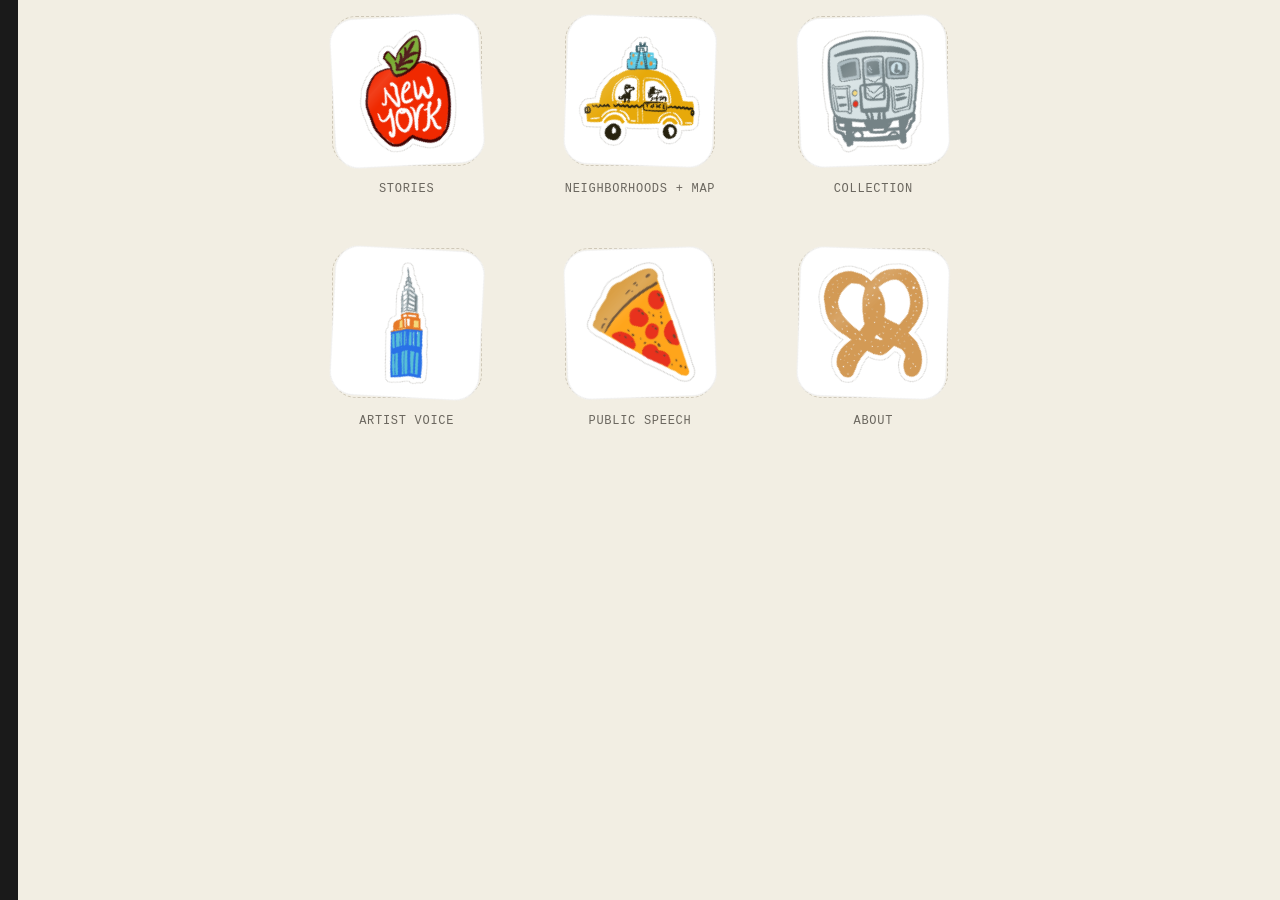
==== index.html @ 03d31801 "Remove header and sticker sheet from index.html Removed the header and sticker sheet section from th" ====
<!DOCTYPE html>
<html lang="en">
<head>
  <meta charset="UTF-8">
  <meta name="viewport" content="width=device-width, initial-scale=1.0">
  <title>The City That Speaks in Layers</title>
  <link rel="stylesheet" href="style.css">
</head>
<body>

  <!-- black strip on the left, like the book spine -->
  <div class="spine"></div>


  <main class="home">


      <!-- peel effect based on "Sticker Peel CSS Effect v2" by bsehovac:
           https://codepen.io/bsehovac/pen/gvejKK -->
      <div id="stickers" class="sticker-grid">
        <!-- sticker 1: new_york_apple -> STORIES -->
        <a class="sticker-cell" href="stories.html">
          <div class="sticker sticker-1">
            <span class="under">STORIES</span>
            <div class="sticker-container">
              <div class="sticker-wrapper">
                <div class="sticker-clip">
                  <div class="sticker-front"></div>
                  <div class="sticker-back"></div>
                </div>
              </div>
            </div>
          </div>
          <span class="small-label">STORIES</span>
        </a>

        <!-- sticker 2: taxi -> NEIGHBORHOODS + MAP -->
        <a class="sticker-cell" href="neighborhoods.html">
          <div class="sticker sticker-2">
            <span class="under">NEIGHBORHOODS + MAP</span>
            <div class="sticker-container">
              <div class="sticker-wrapper">
                <div class="sticker-clip">
                  <div class="sticker-front"></div>
                  <div class="sticker-back"></div>
                </div>
              </div>
            </div>
          </div>
          <span class="small-label">NEIGHBORHOODS + MAP</span>
        </a>

        <!-- sticker 3: subway_train -> COLLECTION -->
        <a class="sticker-cell" href="collection.html">
          <div class="sticker sticker-3">
            <span class="under">COLLECTION</span>
            <div class="sticker-container">
              <div class="sticker-wrapper">
                <div class="sticker-clip">
                  <div class="sticker-front"></div>
                  <div class="sticker-back"></div>
                </div>
              </div>
            </div>
          </div>
          <span class="small-label">COLLECTION</span>
        </a>

        <!-- sticker 4: building -> ARTIST VOICE -->
        <a class="sticker-cell" href="artistvoices.html">
          <div class="sticker sticker-4">
            <span class="under">ARTIST VOICE</span>
            <div class="sticker-container">
              <div class="sticker-wrapper">
                <div class="sticker-clip">
                  <div class="sticker-front"></div>
                  <div class="sticker-back"></div>
                </div>
              </div>
            </div>
          </div>
          <span class="small-label">ARTIST VOICE</span>
        </a>

        <!-- sticker 5: pizza -> PUBLIC SPEECH -->
        <a class="sticker-cell" href="public-speech.html">
          <div class="sticker sticker-5">
            <span class="under">PUBLIC SPEECH</span>
            <div class="sticker-container">
              <div class="sticker-wrapper">
                <div class="sticker-clip">
                  <div class="sticker-front"></div>
                  <div class="sticker-back"></div>
                </div>
              </div>
            </div>
          </div>
          <span class="small-label">PUBLIC SPEECH</span>
        </a>

        <!-- sticker 6: pretzel -> ABOUT -->
        <a class="sticker-cell" href="about.html">
          <div class="sticker sticker-6">
            <span class="under">ABOUT</span>
            <div class="sticker-container">
              <div class="sticker-wrapper">
                <div class="sticker-clip">
                  <div class="sticker-front"></div>
                  <div class="sticker-back"></div>
                </div>
              </div>
            </div>
          </div>
          <span class="small-label">ABOUT</span>
        </a>
      </div>
    </section>

  </main>

  <script src="script.js"></script>
</body>
</html>
---- style.css ----
/* ---------- COLORS (from the book cover) ---------- */
:root {
  --paper: #F2EEE3;   /* background */
  --sheet: #FBF9F4;   /* sticker sheet backing */
  --ink:   #1A1A1A;   /* black, like the spine */
  --green: #2F5233;
  --red:   #C8102E;
  --grey:  #6B675F;
}

/* ---------- BASICS ---------- */
* {
  box-sizing: border-box;   /* padding doesn't make boxes bigger */
}

body {
  margin: 0;
  background: var(--paper);
  color: var(--ink);
  font-family: Arial, Helvetica, sans-serif;
}

img {
  max-width: 100%;          /* images never overflow their box */
  display: block;
}

a {
  color: inherit;
  text-decoration: none;
}

/* ---------- SPINE ---------- */
.spine {
  position: fixed;          /* stays put when you scroll */
  left: 0;
  top: 0;
  width: 18px;
  height: 100vh;            /* full screen height */
  background: var(--ink);
}

/* ---------- HEADER ---------- */
.site-header {
  max-width: 760px;
  margin: 0 auto;           /* centers it */
  padding: 40px 40px 24px;
  display: flex;
  flex-direction: column;   /* title on top, label underneath */
  align-items: center;
  gap: 12px;
  text-align: center;
}

.site-header h1 {
  margin: 0;
  font-size: 44px;
  font-weight: 900;
  line-height: 0.95;
}

.green { color: var(--green); }
.red   { color: var(--red); }

.small-label {
  margin: 0;
  font-family: "Courier New", monospace;
  font-size: 12px;
  letter-spacing: 0.06em;
  color: var(--grey);
}

/* ---------- LAYOUT: the sheet, centered ---------- */
.home {
  max-width: 760px;         /* how wide the sheet can get */
  margin: 0 auto;           /* centers it */
  padding: 0 40px 60px;
}

/* ---------- STICKER SHEET ---------- */
.sheet {
  background: var(--sheet);
  border-radius: 22px;
  padding: 26px;
  box-shadow: 0 18px 40px rgba(0, 0, 0, 0.12);   /* soft shadow = paper */
}

.sheet-top {
  display: flex;
  justify-content: space-between;
  margin-bottom: 18px;
}

.sticker-grid {
  display: grid;
  grid-template-columns: repeat(3, 1fr);   /* 3 stickers per row */
  gap: 20px;
  justify-items: center;
}

.sticker-cell {
  display: flex;
  flex-direction: column;
  align-items: center;
  gap: 16px;
  padding: 16px 0;
  text-align: center;
}

/* ===================== PEEL EFFECT =====================
   Based on "Sticker Peel CSS Effect v2" by bsehovac
   https://codepen.io/bsehovac/pen/gvejKK
   The original is written in Sass; these are the same
   rules turned into plain CSS. */

/* sticker-base() */
.sticker {
  position: relative;
  -webkit-tap-highlight-color: transparent;
}

.sticker * {
  backface-visibility: hidden;
  pointer-events: none;
}

.sticker .sticker-container {
  position: relative;
  transform-style: preserve-3d;
}

.sticker .sticker-wrapper {
  position: absolute;
  top: 0;
  left: 0;
}

.sticker .sticker-clip {
  position: absolute;
  left: 0;
  top: 0;
  overflow: hidden;
}

.sticker .sticker-front,
.sticker .sticker-back {
  position: absolute;
  overflow: hidden;
  pointer-events: all;
}

.sticker .sticker-front {
  z-index: 1;
  background-color: #ffffff;              /* white sticker paper */
  background-position: center;
  background-size: contain;               /* whole drawing always fits */
  background-repeat: no-repeat;
  background-origin: content-box;         /* keeps a white border around it */
  padding: 14px;
  box-sizing: border-box;
  box-shadow: inset 0 0 0 1px rgba(0, 0, 0, 0.08);
}

.sticker .sticker-back {
  z-index: 2;
  background-color: #E8E3D8;              /* the back of the sticker */
}

/* sticker-transition(500ms, ease-in-out) */
.sticker .sticker-clip,
.sticker .sticker-front,
.sticker .sticker-back {
  transition: 500ms ease-in-out transform;
}

/* the layer underneath: revealed when the sticker peels */
.sticker .under {
  position: absolute;
  inset: 0;
  display: flex;
  align-items: center;
  justify-content: center;
  padding: 10px;
  border-radius: 24px;
  border: 1.5px dashed #CFC8B8;
  font-family: "Courier New", monospace;
  font-size: 13px;
  font-weight: 700;
  letter-spacing: 0.06em;
  color: var(--red);
  text-align: center;
}

/* sticker-style(): one drawing per sticker */
.sticker-1 .sticker-front { background-image: url("images/new_york_apple.png"); }
.sticker-2 .sticker-front { background-image: url("images/taxi.png"); }
.sticker-3 .sticker-front { background-image: url("images/subway_train.png"); }
.sticker-4 .sticker-front { background-image: url("images/building.png"); }
.sticker-5 .sticker-front { background-image: url("images/pizza.png"); }
.sticker-6 .sticker-front { background-image: url("images/pretzel.png"); }

/* sticker-init(): size, corner radius, how far it peels, peel angle, tilt
   (numbers calculated from the original Sass formulas) */

.sticker-1 { width: 150px; height: 150px; }
.sticker-1 .sticker-container { width: 212.132px; height: 212.132px; top: -31.066px; left: -31.066px; transform: rotate(-3deg); }
.sticker-1 .sticker-wrapper { width: 212.132px; height: 212.132px; transform: rotate(135deg); }
.sticker-1 .sticker-clip { width: 212.132px; height: 212.132px; transform: translateX(9.941px); }
.sticker-1 .sticker-front, .sticker-1 .sticker-back { left: 31.066px; top: 31.066px; width: 150px; height: 150px; border-radius: 24px; }
.sticker-1 .sticker-front { transform: rotate(-135deg) translateX(7.029px) translateY(-7.029px); }
.sticker-1 .sticker-back { transform: rotate(315deg) translateX(-142.971px) translateY(-142.971px); }
.sticker-1:hover .sticker-clip, .sticker-1.peeled .sticker-clip { transform: translateX(96.454px); }
.sticker-1:hover .sticker-front, .sticker-1.peeled .sticker-front { transform: rotate(-135deg) translateX(68.203px) translateY(-68.203px); }
.sticker-1:hover .sticker-back, .sticker-1.peeled .sticker-back { transform: rotate(315deg) translateX(-81.797px) translateY(-81.797px); }

.sticker-2 { width: 150px; height: 150px; }
.sticker-2 .sticker-container { width: 212.132px; height: 212.132px; top: -31.066px; left: -31.066px; transform: rotate(2deg); }
.sticker-2 .sticker-wrapper { width: 212.132px; height: 212.132px; transform: rotate(135deg); }
.sticker-2 .sticker-clip { width: 212.132px; height: 212.132px; transform: translateX(9.941px); }
.sticker-2 .sticker-front, .sticker-2 .sticker-back { left: 31.066px; top: 31.066px; width: 150px; height: 150px; border-radius: 24px; }
.sticker-2 .sticker-front { transform: rotate(-135deg) translateX(7.029px) translateY(-7.029px); }
.sticker-2 .sticker-back { transform: rotate(315deg) translateX(-142.971px) translateY(-142.971px); }
.sticker-2:hover .sticker-clip, .sticker-2.peeled .sticker-clip { transform: translateX(96.454px); }
.sticker-2:hover .sticker-front, .sticker-2.peeled .sticker-front { transform: rotate(-135deg) translateX(68.203px) translateY(-68.203px); }
.sticker-2:hover .sticker-back, .sticker-2.peeled .sticker-back { transform: rotate(315deg) translateX(-81.797px) translateY(-81.797px); }

.sticker-3 { width: 150px; height: 150px; }
.sticker-3 .sticker-container { width: 212.132px; height: 212.132px; top: -31.066px; left: -31.066px; transform: rotate(-2deg); }
.sticker-3 .sticker-wrapper { width: 212.132px; height: 212.132px; transform: rotate(135deg); }
.sticker-3 .sticker-clip { width: 212.132px; height: 212.132px; transform: translateX(9.941px); }
.sticker-3 .sticker-front, .sticker-3 .sticker-back { left: 31.066px; top: 31.066px; width: 150px; height: 150px; border-radius: 24px; }
.sticker-3 .sticker-front { transform: rotate(-135deg) translateX(7.029px) translateY(-7.029px); }
.sticker-3 .sticker-back { transform: rotate(315deg) translateX(-142.971px) translateY(-142.971px); }
.sticker-3:hover .sticker-clip, .sticker-3.peeled .sticker-clip { transform: translateX(96.454px); }
.sticker-3:hover .sticker-front, .sticker-3.peeled .sticker-front { transform: rotate(-135deg) translateX(68.203px) translateY(-68.203px); }
.sticker-3:hover .sticker-back, .sticker-3.peeled .sticker-back { transform: rotate(315deg) translateX(-81.797px) translateY(-81.797px); }

.sticker-4 { width: 150px; height: 150px; }
.sticker-4 .sticker-container { width: 212.132px; height: 212.132px; top: -31.066px; left: -31.066px; transform: rotate(3deg); }
.sticker-4 .sticker-wrapper { width: 212.132px; height: 212.132px; transform: rotate(135deg); }
.sticker-4 .sticker-clip { width: 212.132px; height: 212.132px; transform: translateX(9.941px); }
.sticker-4 .sticker-front, .sticker-4 .sticker-back { left: 31.066px; top: 31.066px; width: 150px; height: 150px; border-radius: 24px; }
.sticker-4 .sticker-front { transform: rotate(-135deg) translateX(7.029px) translateY(-7.029px); }
.sticker-4 .sticker-back { transform: rotate(315deg) translateX(-142.971px) translateY(-142.971px); }
.sticker-4:hover .sticker-clip, .sticker-4.peeled .sticker-clip { transform: translateX(96.454px); }
.sticker-4:hover .sticker-front, .sticker-4.peeled .sticker-front { transform: rotate(-135deg) translateX(68.203px) translateY(-68.203px); }
.sticker-4:hover .sticker-back, .sticker-4.peeled .sticker-back { transform: rotate(315deg) translateX(-81.797px) translateY(-81.797px); }

.sticker-5 { width: 150px; height: 150px; }
.sticker-5 .sticker-container { width: 212.132px; height: 212.132px; top: -31.066px; left: -31.066px; transform: rotate(-2deg); }
.sticker-5 .sticker-wrapper { width: 212.132px; height: 212.132px; transform: rotate(135deg); }
.sticker-5 .sticker-clip { width: 212.132px; height: 212.132px; transform: translateX(9.941px); }
.sticker-5 .sticker-front, .sticker-5 .sticker-back { left: 31.066px; top: 31.066px; width: 150px; height: 150px; border-radius: 24px; }
.sticker-5 .sticker-front { transform: rotate(-135deg) translateX(7.029px) translateY(-7.029px); }
.sticker-5 .sticker-back { transform: rotate(315deg) translateX(-142.971px) translateY(-142.971px); }
.sticker-5:hover .sticker-clip, .sticker-5.peeled .sticker-clip { transform: translateX(96.454px); }
.sticker-5:hover .sticker-front, .sticker-5.peeled .sticker-front { transform: rotate(-135deg) translateX(68.203px) translateY(-68.203px); }
.sticker-5:hover .sticker-back, .sticker-5.peeled .sticker-back { transform: rotate(315deg) translateX(-81.797px) translateY(-81.797px); }

.sticker-6 { width: 150px; height: 150px; }
.sticker-6 .sticker-container { width: 212.132px; height: 212.132px; top: -31.066px; left: -31.066px; transform: rotate(2deg); }
.sticker-6 .sticker-wrapper { width: 212.132px; height: 212.132px; transform: rotate(135deg); }
.sticker-6 .sticker-clip { width: 212.132px; height: 212.132px; transform: translateX(9.941px); }
.sticker-6 .sticker-front, .sticker-6 .sticker-back { left: 31.066px; top: 31.066px; width: 150px; height: 150px; border-radius: 24px; }
.sticker-6 .sticker-front { transform: rotate(-135deg) translateX(7.029px) translateY(-7.029px); }
.sticker-6 .sticker-back { transform: rotate(315deg) translateX(-142.971px) translateY(-142.971px); }
.sticker-6:hover .sticker-clip, .sticker-6.peeled .sticker-clip { transform: translateX(96.454px); }
.sticker-6:hover .sticker-front, .sticker-6.peeled .sticker-front { transform: rotate(-135deg) translateX(68.203px) translateY(-68.203px); }
.sticker-6:hover .sticker-back, .sticker-6.peeled .sticker-back { transform: rotate(315deg) translateX(-81.797px) translateY(-81.797px); }

/* ---------- PHONES ---------- */
@media (max-width: 800px) {
  .home {
    padding: 0 12px 40px;
  }
  .site-header h1 {
    font-size: 30px;
  }
  .sticker-grid {
    grid-template-columns: repeat(2, 1fr);   /* 2 stickers per row */
  }
}

/* ===================== INNER PAGES (About, Stories, etc.) ===================== */

/* "back to the sheet" link, top left */
.back-link {
  display: inline-block;
  margin: 24px 0 0 40px;
}

.back-link:hover {
  color: var(--red);
}

/* centered column for the page */
.page {
  max-width: 680px;
  margin: 0 auto;
  padding: 20px 40px 80px;
}

/* page title */
.page-header h1 {
  margin: 8px 0 0;
  font-size: 64px;
  font-weight: 900;
  line-height: 0.95;
}

/* space between sections */
.page-section {
  margin-top: 48px;
}

/* small section headings: THE PROJECT, WHERE... */
.page-section h2 {
  margin: 0 0 14px;
  font-size: 18px;
  font-weight: 900;
  letter-spacing: 0.04em;
}

/* normal paragraphs */
.page-section p {
  margin: 0;
  font-size: 17px;
  line-height: 1.55;
}

/* the big opening sentence */
.page-section .lead {
  font-size: 24px;
  line-height: 1.4;
  font-weight: 500;
}

/* "What's on the sheet" table: sticker -> page */
.swap-table p {
  display: grid;
  grid-template-columns: 1fr 40px 1fr;
  padding: 14px 0;
  border-bottom: 1px solid var(--ink);
  font-weight: 700;
}

.swap-table p:first-child {
  border-top: 2px solid var(--ink);
}

/* ---------- PHONES (inner pages) ---------- */
@media (max-width: 800px) {
  .back-link {
    margin-left: 20px;
  }
  .page {
    padding: 20px 20px 60px;
  }
  .page-header h1 {
    font-size: 44px;
  }
  .page-section .lead {
    font-size: 20px;
  }
}

/* ===================== ARTIST VOICE PAGE ===================== */

/* one artist: picture on the left, text on the right */
.artist {
  display: grid;
  grid-template-columns: 1fr 1fr;
  gap: 32px;
  align-items: start;
  margin-top: 48px;
  padding-top: 32px;
  border-top: 2px solid var(--ink);
}

/* picture space: shows a grey box until the image is added */
.artist-photo {
  margin: 0;
}

.artist-photo img {
  width: 100%;
  aspect-ratio: 4 / 5;             /* portrait-shaped box */
  object-fit: cover;               /* photo fills the box without stretching */
  background: #E1DCCF;             /* grey placeholder when there's no image yet */
  border-radius: 14px;
  margin-bottom: 8px;
}

.artist-text h2 {
  margin: 6px 0 14px;
  font-size: 32px;
  font-weight: 900;
  line-height: 1;
}

.artist-text p {
  margin: 0;
  font-size: 17px;
  line-height: 1.55;
}

.artist-text .small-label {
  font-size: 12px;                 /* keep "ARTIST 01" small */
}

/* phones: picture on top, text underneath */
@media (max-width: 800px) {
  .artist {
    grid-template-columns: 1fr;
  }
}
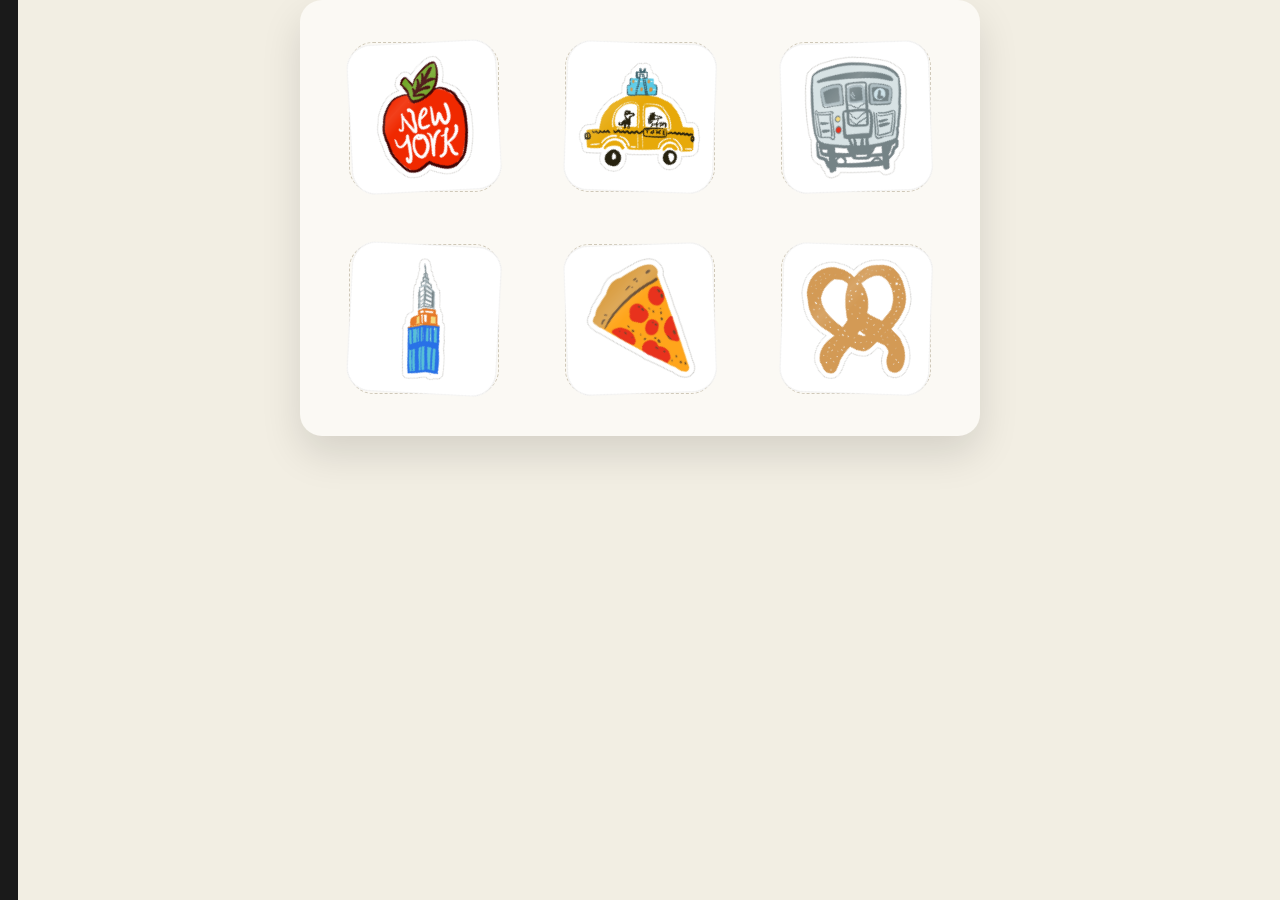
==== commit dd0c3524: "Remove small labels from sticker cells Removed small labels from sticker cells in the sheet section." ====
--- a/index.html
+++ b/index.html
@@ -11,10 +11,10 @@
   <!-- black strip on the left, like the book spine -->
   <div class="spine"></div>
 
-
   <main class="home">
 
-
+    <!-- STICKER SHEET: only stickers, the page names hide underneath -->
+    <section class="sheet">
       <!-- peel effect based on "Sticker Peel CSS Effect v2" by bsehovac:
            https://codepen.io/bsehovac/pen/gvejKK -->
       <div id="stickers" class="sticker-grid">
@@ -31,7 +31,6 @@
               </div>
             </div>
           </div>
-          <span class="small-label">STORIES</span>
         </a>
 
         <!-- sticker 2: taxi -> NEIGHBORHOODS + MAP -->
@@ -47,7 +46,6 @@
               </div>
             </div>
           </div>
-          <span class="small-label">NEIGHBORHOODS + MAP</span>
         </a>
 
         <!-- sticker 3: subway_train -> COLLECTION -->
@@ -63,7 +61,6 @@
               </div>
             </div>
           </div>
-          <span class="small-label">COLLECTION</span>
         </a>
 
         <!-- sticker 4: building -> ARTIST VOICE -->
@@ -79,7 +76,6 @@
               </div>
             </div>
           </div>
-          <span class="small-label">ARTIST VOICE</span>
         </a>
 
         <!-- sticker 5: pizza -> PUBLIC SPEECH -->
@@ -95,7 +91,6 @@
               </div>
             </div>
           </div>
-          <span class="small-label">PUBLIC SPEECH</span>
         </a>
 
         <!-- sticker 6: pretzel -> ABOUT -->
@@ -111,7 +106,6 @@
               </div>
             </div>
           </div>
-          <span class="small-label">ABOUT</span>
         </a>
       </div>
     </section>
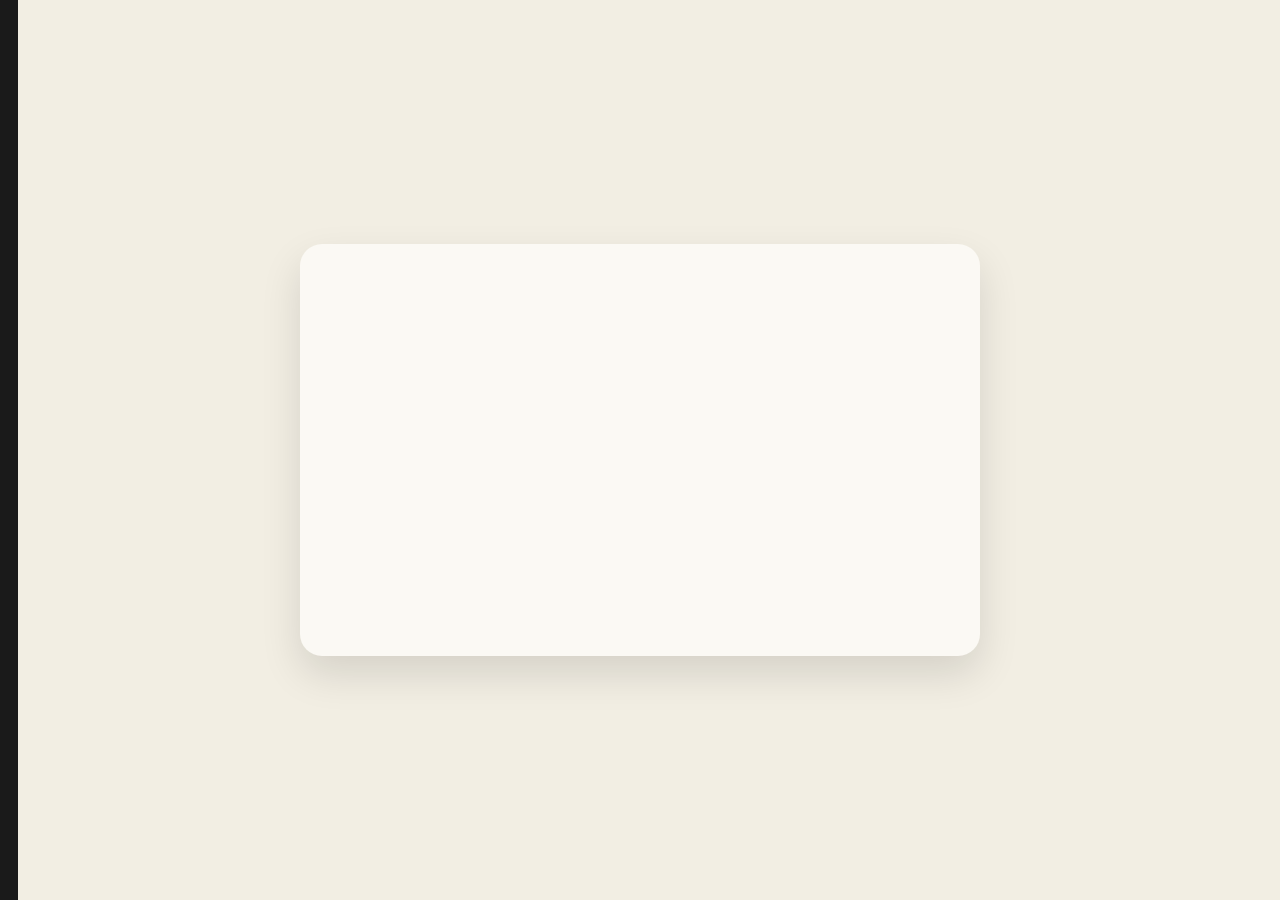
==== commit 9ccf33d8: "Refactor sticker elements for peel effect Updated sticker elements to use a new structure with peel " ====
--- a/index.html
+++ b/index.html
@@ -4,6 +4,7 @@
   <meta charset="UTF-8">
   <meta name="viewport" content="width=device-width, initial-scale=1.0">
   <title>The City That Speaks in Layers</title>
+  <link rel="stylesheet" href="peel.css">
   <link rel="stylesheet" href="style.css">
 </head>
 <body>
@@ -13,97 +14,87 @@
 
   <main class="home">
 
-    <!-- STICKER SHEET: only stickers, the page names hide underneath -->
+    <!-- STICKER SHEET: only stickers, the page names hide underneath.
+         Drag a sticker to peel it, or tap it.
+         Peel effect: peel.js by Andrew Plummer (MIT license)
+         https://github.com/andrewplummer/peel-js -->
     <section class="sheet">
-      <!-- peel effect based on "Sticker Peel CSS Effect v2" by bsehovac:
-           https://codepen.io/bsehovac/pen/gvejKK -->
       <div id="stickers" class="sticker-grid">
-        <!-- sticker 1: new_york_apple -> STORIES -->
-        <a class="sticker-cell" href="stories.html">
-          <div class="sticker sticker-1">
+
+        <!-- sticker 1: apple -> STORIES -->
+        <a class="sticker-cell" href="stories.html" data-sticker="apple" data-corner="BOTTOM_RIGHT">
+          <div class="slot">
+            <div class="ghost"></div>
             <span class="under">STORIES</span>
-            <div class="sticker-container">
-              <div class="sticker-wrapper">
-                <div class="sticker-clip">
-                  <div class="sticker-front"></div>
-                  <div class="sticker-back"></div>
-                </div>
-              </div>
+            <div class="peel">
+              <div class="peel-top"></div>
+              <div class="peel-back"></div>
+              <div class="peel-bottom"></div>
             </div>
           </div>
         </a>
 
-        <!-- sticker 2: taxi -> NEIGHBORHOODS + MAP -->
-        <a class="sticker-cell" href="neighborhoods.html">
-          <div class="sticker sticker-2">
-            <span class="under">NEIGHBORHOODS + MAP</span>
-            <div class="sticker-container">
-              <div class="sticker-wrapper">
-                <div class="sticker-clip">
-                  <div class="sticker-front"></div>
-                  <div class="sticker-back"></div>
-                </div>
-              </div>
+        <!-- sticker 2: taxi -> NEIGHBORHOODS -->
+        <a class="sticker-cell" href="neighborhoods.html" data-sticker="taxi" data-corner="BOTTOM_LEFT">
+          <div class="slot">
+            <div class="ghost"></div>
+            <span class="under">NEIGHBORHOODS</span>
+            <div class="peel">
+              <div class="peel-top"></div>
+              <div class="peel-back"></div>
+              <div class="peel-bottom"></div>
             </div>
           </div>
         </a>
 
-        <!-- sticker 3: subway_train -> COLLECTION -->
-        <a class="sticker-cell" href="collection.html">
-          <div class="sticker sticker-3">
+        <!-- sticker 3: subway -> COLLECTION -->
+        <a class="sticker-cell" href="collection.html" data-sticker="subway" data-corner="TOP_RIGHT">
+          <div class="slot">
+            <div class="ghost"></div>
             <span class="under">COLLECTION</span>
-            <div class="sticker-container">
-              <div class="sticker-wrapper">
-                <div class="sticker-clip">
-                  <div class="sticker-front"></div>
-                  <div class="sticker-back"></div>
-                </div>
-              </div>
+            <div class="peel">
+              <div class="peel-top"></div>
+              <div class="peel-back"></div>
+              <div class="peel-bottom"></div>
             </div>
           </div>
         </a>
 
         <!-- sticker 4: building -> ARTIST VOICE -->
-        <a class="sticker-cell" href="artistvoices.html">
-          <div class="sticker sticker-4">
+        <a class="sticker-cell" href="artistvoices.html" data-sticker="building" data-corner="BOTTOM_RIGHT">
+          <div class="slot">
+            <div class="ghost"></div>
             <span class="under">ARTIST VOICE</span>
-            <div class="sticker-container">
-              <div class="sticker-wrapper">
-                <div class="sticker-clip">
-                  <div class="sticker-front"></div>
-                  <div class="sticker-back"></div>
-                </div>
-              </div>
+            <div class="peel">
+              <div class="peel-top"></div>
+              <div class="peel-back"></div>
+              <div class="peel-bottom"></div>
             </div>
           </div>
         </a>
 
         <!-- sticker 5: pizza -> PUBLIC SPEECH -->
-        <a class="sticker-cell" href="public-speech.html">
-          <div class="sticker sticker-5">
+        <a class="sticker-cell" href="public-speech.html" data-sticker="pizza" data-corner="TOP_LEFT">
+          <div class="slot">
+            <div class="ghost"></div>
             <span class="under">PUBLIC SPEECH</span>
-            <div class="sticker-container">
-              <div class="sticker-wrapper">
-                <div class="sticker-clip">
-                  <div class="sticker-front"></div>
-                  <div class="sticker-back"></div>
-                </div>
-              </div>
+            <div class="peel">
+              <div class="peel-top"></div>
+              <div class="peel-back"></div>
+              <div class="peel-bottom"></div>
             </div>
           </div>
         </a>
 
         <!-- sticker 6: pretzel -> ABOUT -->
-        <a class="sticker-cell" href="about.html">
-          <div class="sticker sticker-6">
+        <a class="sticker-cell" href="about.html" data-sticker="pretzel" data-corner="BOTTOM_LEFT">
+          <div class="slot">
+            <div class="ghost"></div>
             <span class="under">ABOUT</span>
-            <div class="sticker-container">
-              <div class="sticker-wrapper">
-                <div class="sticker-clip">
-                  <div class="sticker-front"></div>
-                  <div class="sticker-back"></div>
-                </div>
-              </div>
+            <div class="peel">
+              <div class="peel-top"></div>
+              <div class="peel-back"></div>
+              <div class="peel-bottom"></div>
             </div>
           </div>
         </a>
@@ -112,6 +103,8 @@
 
   </main>
 
+  <script src="peel.js"></script>
+  <script src="sticker-shapes.js"></script>
   <script src="script.js"></script>
 </body>
 </html>
--- a/peel.css
+++ b/peel.css
@@ -0,0 +1,48 @@
+.peel {
+  position: relative;
+  opacity: 0;
+}
+
+.peel-ready {
+  opacity: 1;
+}
+
+.peel-svg-clip-element {
+  position: absolute;
+  top: -10000px;
+  left: -10000px;
+  width: 1px;
+  height: 1px;
+  opacity: 0;
+}
+
+.peel-layer {
+  position: absolute;
+  z-index: 1;
+  width: 100%;
+  height: 100%;
+  top: 0;
+  right: 0;
+  bottom: 0;
+  left: 0;
+  -webkit-user-select: none;
+  -moz-user-select: none;
+  user-select: none;
+  -webkit-transform-origin: top left;
+  -moz-transform-origin: top left;
+  transform-origin: top left;
+}
+
+/*------------] Some Defaults [------------*/
+
+.peel-top {
+  background-color: #81afcb;
+}
+
+.peel-back {
+  background-color: #a0c7df;
+}
+
+.peel-bottom {
+  background-color: #688394;
+}
--- a/style.css
+++ b/style.css
@@ -73,8 +73,15 @@
 /* ---------- LAYOUT: the sheet, centered ---------- */
 .home {
   max-width: 760px;         /* how wide the sheet can get */
-  margin: 0 auto;           /* centers it */
-  padding: 0 40px 60px;
+  min-height: 100vh;        /* full screen height */
+  margin: 0 auto;           /* centers it left-right */
+  padding: 40px;
+  display: flex;
+  align-items: center;      /* centers the sheet top-bottom */
+}
+
+.sheet {
+  width: 100%;
 }
 
 /* ---------- STICKER SHEET ---------- */
@@ -107,171 +114,98 @@
   text-align: center;
 }
 
-/* ===================== PEEL EFFECT =====================
-   Based on "Sticker Peel CSS Effect v2" by bsehovac
-   https://codepen.io/bsehovac/pen/gvejKK
-   The original is written in Sass; these are the same
-   rules turned into plain CSS. */
-
-/* sticker-base() */
-.sticker {
+/* ===================== STICKERS (peel.js) =====================
+   Peel effect: peel.js by Andrew Plummer (MIT license)
+   https://github.com/andrewplummer/peel-js */
+
+.sticker-cell {
+  height: 170px;                   /* every cell the same height */
+  justify-content: center;
+  -webkit-tap-highlight-color: transparent;
+  animation: slap 450ms cubic-bezier(.2, 1.4, .4, 1) both;
+}
+
+/* sticker drops onto the sheet with a little bounce */
+@keyframes slap {
+  0%   { opacity: 0; transform: scale(1.5) rotate(-8deg); }
+  60%  { opacity: 1; }
+  100% { opacity: 1; transform: scale(1) rotate(0); }
+}
+
+/* the spot on the sheet where a sticker sits */
+.slot {
   position: relative;
-  -webkit-tap-highlight-color: transparent;
-}
-
-.sticker * {
-  backface-visibility: hidden;
-  pointer-events: none;
-}
-
-.sticker .sticker-container {
+}
+
+.sticker-cell .peel {
   position: relative;
-  transform-style: preserve-3d;
-}
-
-.sticker .sticker-wrapper {
-  position: absolute;
-  top: 0;
-  left: 0;
-}
-
-.sticker .sticker-clip {
-  position: absolute;
-  left: 0;
-  top: 0;
-  overflow: hidden;
-}
-
-.sticker .sticker-front,
-.sticker .sticker-back {
-  position: absolute;
-  overflow: hidden;
-  pointer-events: all;
-}
-
-.sticker .sticker-front {
-  z-index: 1;
-  background-color: #ffffff;              /* white sticker paper */
-  background-position: center;
-  background-size: contain;               /* whole drawing always fits */
-  background-repeat: no-repeat;
-  background-origin: content-box;         /* keeps a white border around it */
-  padding: 14px;
-  box-sizing: border-box;
-  box-shadow: inset 0 0 0 1px rgba(0, 0, 0, 0.08);
-}
-
-.sticker .sticker-back {
   z-index: 2;
-  background-color: #E8E3D8;              /* the back of the sticker */
-}
-
-/* sticker-transition(500ms, ease-in-out) */
-.sticker .sticker-clip,
-.sticker .sticker-front,
-.sticker .sticker-back {
-  transition: 500ms ease-in-out transform;
-}
-
-/* the layer underneath: revealed when the sticker peels */
-.sticker .under {
+  cursor: grab;
+}
+
+/* sticky ghost mark: the glue left on the sheet, same shape as the sticker */
+.ghost {
   position: absolute;
   inset: 0;
-  display: flex;
-  align-items: center;
-  justify-content: center;
-  padding: 10px;
-  border-radius: 24px;
-  border: 1.5px dashed #CFC8B8;
+  z-index: 0;
+  background-color: rgba(26, 26, 26, 0.06);
+  background-image: radial-gradient(rgba(26, 26, 26, 0.12) 1px, transparent 1.4px);
+  background-size: 6px 6px;      /* little dots, like dried glue */
+}
+
+/* thrown: the sticker flies off spinning */
+.sticker-cell .peel.tumbling {
+  transform: translate(var(--tx), var(--ty)) rotate(var(--spin));
+  opacity: 0;
+  transition: transform 550ms cubic-bezier(.3, .1, .6, 1), opacity 550ms ease-in;
+}
+
+/* demo: the sticker pops back on */
+.sticker-cell .peel.pop {
+  animation: slap 450ms cubic-bezier(.2, 1.4, .4, 1) both;
+}
+
+.sticker-cell .peel:active {
+  cursor: grabbing;
+}
+
+/* front: the drawing */
+.sticker-cell .peel-top {
+  background-color: transparent;
+  background-size: 100% 100%;
+}
+
+/* back of the sticker paper */
+.sticker-cell .peel-back {
+  background-color: #EFEAE0;
+}
+
+/* what's under the sticker: see-through, so the page name shows */
+.sticker-cell .peel-bottom {
+  background-color: transparent;
+}
+
+/* the page name hidden under each sticker */
+.sticker-cell .under {
+  position: absolute;
+  top: 50%;
+  left: 50%;
+  transform: translate(-50%, -50%);
+  z-index: 1;
+  white-space: nowrap;
   font-family: "Courier New", monospace;
   font-size: 13px;
   font-weight: 700;
   letter-spacing: 0.06em;
   color: var(--red);
-  text-align: center;
-}
-
-/* sticker-style(): one drawing per sticker */
-.sticker-1 .sticker-front { background-image: url("images/new_york_apple.png"); }
-.sticker-2 .sticker-front { background-image: url("images/taxi.png"); }
-.sticker-3 .sticker-front { background-image: url("images/subway_train.png"); }
-.sticker-4 .sticker-front { background-image: url("images/building.png"); }
-.sticker-5 .sticker-front { background-image: url("images/pizza.png"); }
-.sticker-6 .sticker-front { background-image: url("images/pretzel.png"); }
-
-/* sticker-init(): size, corner radius, how far it peels, peel angle, tilt
-   (numbers calculated from the original Sass formulas) */
-
-.sticker-1 { width: 150px; height: 150px; }
-.sticker-1 .sticker-container { width: 212.132px; height: 212.132px; top: -31.066px; left: -31.066px; transform: rotate(-3deg); }
-.sticker-1 .sticker-wrapper { width: 212.132px; height: 212.132px; transform: rotate(135deg); }
-.sticker-1 .sticker-clip { width: 212.132px; height: 212.132px; transform: translateX(9.941px); }
-.sticker-1 .sticker-front, .sticker-1 .sticker-back { left: 31.066px; top: 31.066px; width: 150px; height: 150px; border-radius: 24px; }
-.sticker-1 .sticker-front { transform: rotate(-135deg) translateX(7.029px) translateY(-7.029px); }
-.sticker-1 .sticker-back { transform: rotate(315deg) translateX(-142.971px) translateY(-142.971px); }
-.sticker-1:hover .sticker-clip, .sticker-1.peeled .sticker-clip { transform: translateX(96.454px); }
-.sticker-1:hover .sticker-front, .sticker-1.peeled .sticker-front { transform: rotate(-135deg) translateX(68.203px) translateY(-68.203px); }
-.sticker-1:hover .sticker-back, .sticker-1.peeled .sticker-back { transform: rotate(315deg) translateX(-81.797px) translateY(-81.797px); }
-
-.sticker-2 { width: 150px; height: 150px; }
-.sticker-2 .sticker-container { width: 212.132px; height: 212.132px; top: -31.066px; left: -31.066px; transform: rotate(2deg); }
-.sticker-2 .sticker-wrapper { width: 212.132px; height: 212.132px; transform: rotate(135deg); }
-.sticker-2 .sticker-clip { width: 212.132px; height: 212.132px; transform: translateX(9.941px); }
-.sticker-2 .sticker-front, .sticker-2 .sticker-back { left: 31.066px; top: 31.066px; width: 150px; height: 150px; border-radius: 24px; }
-.sticker-2 .sticker-front { transform: rotate(-135deg) translateX(7.029px) translateY(-7.029px); }
-.sticker-2 .sticker-back { transform: rotate(315deg) translateX(-142.971px) translateY(-142.971px); }
-.sticker-2:hover .sticker-clip, .sticker-2.peeled .sticker-clip { transform: translateX(96.454px); }
-.sticker-2:hover .sticker-front, .sticker-2.peeled .sticker-front { transform: rotate(-135deg) translateX(68.203px) translateY(-68.203px); }
-.sticker-2:hover .sticker-back, .sticker-2.peeled .sticker-back { transform: rotate(315deg) translateX(-81.797px) translateY(-81.797px); }
-
-.sticker-3 { width: 150px; height: 150px; }
-.sticker-3 .sticker-container { width: 212.132px; height: 212.132px; top: -31.066px; left: -31.066px; transform: rotate(-2deg); }
-.sticker-3 .sticker-wrapper { width: 212.132px; height: 212.132px; transform: rotate(135deg); }
-.sticker-3 .sticker-clip { width: 212.132px; height: 212.132px; transform: translateX(9.941px); }
-.sticker-3 .sticker-front, .sticker-3 .sticker-back { left: 31.066px; top: 31.066px; width: 150px; height: 150px; border-radius: 24px; }
-.sticker-3 .sticker-front { transform: rotate(-135deg) translateX(7.029px) translateY(-7.029px); }
-.sticker-3 .sticker-back { transform: rotate(315deg) translateX(-142.971px) translateY(-142.971px); }
-.sticker-3:hover .sticker-clip, .sticker-3.peeled .sticker-clip { transform: translateX(96.454px); }
-.sticker-3:hover .sticker-front, .sticker-3.peeled .sticker-front { transform: rotate(-135deg) translateX(68.203px) translateY(-68.203px); }
-.sticker-3:hover .sticker-back, .sticker-3.peeled .sticker-back { transform: rotate(315deg) translateX(-81.797px) translateY(-81.797px); }
-
-.sticker-4 { width: 150px; height: 150px; }
-.sticker-4 .sticker-container { width: 212.132px; height: 212.132px; top: -31.066px; left: -31.066px; transform: rotate(3deg); }
-.sticker-4 .sticker-wrapper { width: 212.132px; height: 212.132px; transform: rotate(135deg); }
-.sticker-4 .sticker-clip { width: 212.132px; height: 212.132px; transform: translateX(9.941px); }
-.sticker-4 .sticker-front, .sticker-4 .sticker-back { left: 31.066px; top: 31.066px; width: 150px; height: 150px; border-radius: 24px; }
-.sticker-4 .sticker-front { transform: rotate(-135deg) translateX(7.029px) translateY(-7.029px); }
-.sticker-4 .sticker-back { transform: rotate(315deg) translateX(-142.971px) translateY(-142.971px); }
-.sticker-4:hover .sticker-clip, .sticker-4.peeled .sticker-clip { transform: translateX(96.454px); }
-.sticker-4:hover .sticker-front, .sticker-4.peeled .sticker-front { transform: rotate(-135deg) translateX(68.203px) translateY(-68.203px); }
-.sticker-4:hover .sticker-back, .sticker-4.peeled .sticker-back { transform: rotate(315deg) translateX(-81.797px) translateY(-81.797px); }
-
-.sticker-5 { width: 150px; height: 150px; }
-.sticker-5 .sticker-container { width: 212.132px; height: 212.132px; top: -31.066px; left: -31.066px; transform: rotate(-2deg); }
-.sticker-5 .sticker-wrapper { width: 212.132px; height: 212.132px; transform: rotate(135deg); }
-.sticker-5 .sticker-clip { width: 212.132px; height: 212.132px; transform: translateX(9.941px); }
-.sticker-5 .sticker-front, .sticker-5 .sticker-back { left: 31.066px; top: 31.066px; width: 150px; height: 150px; border-radius: 24px; }
-.sticker-5 .sticker-front { transform: rotate(-135deg) translateX(7.029px) translateY(-7.029px); }
-.sticker-5 .sticker-back { transform: rotate(315deg) translateX(-142.971px) translateY(-142.971px); }
-.sticker-5:hover .sticker-clip, .sticker-5.peeled .sticker-clip { transform: translateX(96.454px); }
-.sticker-5:hover .sticker-front, .sticker-5.peeled .sticker-front { transform: rotate(-135deg) translateX(68.203px) translateY(-68.203px); }
-.sticker-5:hover .sticker-back, .sticker-5.peeled .sticker-back { transform: rotate(315deg) translateX(-81.797px) translateY(-81.797px); }
-
-.sticker-6 { width: 150px; height: 150px; }
-.sticker-6 .sticker-container { width: 212.132px; height: 212.132px; top: -31.066px; left: -31.066px; transform: rotate(2deg); }
-.sticker-6 .sticker-wrapper { width: 212.132px; height: 212.132px; transform: rotate(135deg); }
-.sticker-6 .sticker-clip { width: 212.132px; height: 212.132px; transform: translateX(9.941px); }
-.sticker-6 .sticker-front, .sticker-6 .sticker-back { left: 31.066px; top: 31.066px; width: 150px; height: 150px; border-radius: 24px; }
-.sticker-6 .sticker-front { transform: rotate(-135deg) translateX(7.029px) translateY(-7.029px); }
-.sticker-6 .sticker-back { transform: rotate(315deg) translateX(-142.971px) translateY(-142.971px); }
-.sticker-6:hover .sticker-clip, .sticker-6.peeled .sticker-clip { transform: translateX(96.454px); }
-.sticker-6:hover .sticker-front, .sticker-6.peeled .sticker-front { transform: rotate(-135deg) translateX(68.203px) translateY(-68.203px); }
-.sticker-6:hover .sticker-back, .sticker-6.peeled .sticker-back { transform: rotate(315deg) translateX(-81.797px) translateY(-81.797px); }
+  opacity: 0;                      /* JavaScript fades it in as you peel */
+  pointer-events: none;
+}
 
 /* ---------- PHONES ---------- */
 @media (max-width: 800px) {
   .home {
-    padding: 0 12px 40px;
+    padding: 24px 12px 24px 30px;   /* extra left space for the spine */
   }
   .site-header h1 {
     font-size: 30px;
@@ -283,14 +217,19 @@
 
 /* ===================== INNER PAGES (About, Stories, etc.) ===================== */
 
-/* "back to the sheet" link, top left */
+/* "back to the sheet" link, bottom center */
 .back-link {
-  display: inline-block;
-  margin: 24px 0 0 40px;
+  display: block;
+  width: fit-content;       /* only as wide as the text */
+  margin: 0 auto 48px;      /* auto = centered left-right */
+  padding: 10px 18px;
+  border: 1.5px solid var(--ink);
+  border-radius: 999px;     /* pill shape */
 }
 
 .back-link:hover {
   color: var(--red);
+  border-color: var(--red);
 }
 
 /* centered column for the page */
@@ -350,14 +289,11 @@
 
 /* ---------- PHONES (inner pages) ---------- */
 @media (max-width: 800px) {
-  .back-link {
-    margin-left: 20px;
-  }
   .page {
-    padding: 20px 20px 60px;
+    padding: 20px 20px 60px 34px;   /* extra left space for the spine */
   }
   .page-header h1 {
-    font-size: 44px;
+    font-size: 9vw;                  /* shrinks with the screen so long titles fit */
   }
   .page-section .lead {
     font-size: 20px;
@@ -414,3 +350,372 @@
     grid-template-columns: 1fr;
   }
 }
+
+/* ===================== NEIGHBORHOODS PAGE ===================== */
+
+/* this page is wider than the others, to fit the map */
+.page-wide {
+  max-width: 1040px;
+}
+
+/* map on the left, card on the right */
+.hood-layout {
+  display: grid;
+  grid-template-columns: 1.4fr 1fr;
+  gap: 32px;
+  align-items: start;
+  margin-top: 40px;
+}
+
+/* the map: pins are placed on top of it */
+.map {
+  position: relative;
+  border-radius: 18px;
+  overflow: hidden;
+  box-shadow: 0 18px 40px rgba(0, 0, 0, 0.12);
+}
+
+.map-art {
+  width: 100%;
+}
+
+/* a pin = a small round sticker */
+.pin {
+  position: absolute;
+  width: 42px;
+  height: 42px;
+  margin: -21px 0 0 -21px;         /* so left/top point to the pin's center */
+  border: 4px solid #ffffff;       /* white sticker edge */
+  border-radius: 50%;
+  background: var(--green);
+  color: #ffffff;
+  font-family: "Courier New", monospace;
+  font-size: 16px;
+  font-weight: 700;
+  cursor: pointer;
+  box-shadow: 0 3px 6px rgba(0, 0, 0, 0.25);
+  transform: rotate(-6deg);
+  transition: transform 200ms ease, box-shadow 200ms ease, background 200ms ease;
+}
+
+/* hover: the sticker lifts up a little */
+.pin:hover {
+  transform: rotate(4deg) translateY(-4px) scale(1.1);
+  box-shadow: 0 8px 14px rgba(0, 0, 0, 0.25);
+}
+
+/* the pin you clicked */
+.pin.active {
+  background: var(--red);
+  transform: scale(1.15);
+}
+
+/* cards: all hidden, except the one with class "show" */
+.hood {
+  display: none;
+}
+
+.hood.show {
+  display: block;
+  animation: hood-in 300ms ease;
+}
+
+@keyframes hood-in {
+  from { opacity: 0; transform: translateY(10px); }
+  to   { opacity: 1; transform: translateY(0); }
+}
+
+/* photo: grey box until you add the image */
+.hood img {
+  width: 100%;
+  aspect-ratio: 4 / 3;
+  object-fit: cover;
+  background: #E1DCCF;
+  border-radius: 14px;
+  margin-bottom: 14px;
+}
+
+.hood h2 {
+  margin: 6px 0 10px;
+  font-size: 32px;
+  font-weight: 900;
+  line-height: 1;
+}
+
+.hood p {
+  margin: 0;
+  font-size: 17px;
+  line-height: 1.5;
+}
+
+.hood .small-label {
+  font-size: 12px;
+}
+
+/* little tags under the sentence */
+.tags {
+  display: flex;
+  flex-wrap: wrap;
+  gap: 8px;
+  margin-top: 14px !important;
+}
+
+.tags span {
+  padding: 4px 10px;
+  border: 1.5px solid var(--ink);
+  border-radius: 999px;
+  font-family: "Courier New", monospace;
+  font-size: 12px;
+}
+
+/* phones: map on top, card underneath */
+@media (max-width: 800px) {
+  .hood-layout {
+    grid-template-columns: 1fr;
+  }
+  .pin {
+    width: 34px;
+    height: 34px;
+    margin: -17px 0 0 -17px;
+    font-size: 13px;
+  }
+}
+
+/* ===================== STORIES PAGE ===================== */
+
+/* the pole: every story sits in the same spot, stacked */
+.pole {
+  position: relative;
+  width: 320px;
+  height: 420px;
+  margin: 48px auto 0;
+}
+
+.story {
+  position: absolute;
+  top: 0;
+  left: 0;
+  width: 320px;
+  height: 420px;
+  cursor: grab;
+}
+
+.story:active {
+  cursor: grabbing;
+}
+
+/* each layer is a little off, like stickers stuck by different people */
+.story:nth-of-type(1) { top: 10px;  left: -8px; }
+.story:nth-of-type(2) { top: -6px;  left: 10px; }
+.story:nth-of-type(3) { top: 6px;   left: 4px;  }
+.story:nth-of-type(4) { top: 0;     left: 0;    }
+
+/* a story that has been peeled off */
+.story.gone {
+  display: none;
+}
+
+/* the front of each story */
+.story .peel-top {
+  display: flex;
+  flex-direction: column;
+  gap: 14px;
+  padding: 22px;
+  box-sizing: border-box;
+}
+
+.story .peel-top img {
+  width: 100%;
+  height: 200px;
+  object-fit: cover;
+  background: rgba(0, 0, 0, 0.12);   /* placeholder until the photo is added */
+  border-radius: 6px;
+  pointer-events: none;
+  -webkit-user-drag: none;
+}
+
+.story h2 {
+  margin: 0;
+  font-size: 24px;
+  font-weight: 900;
+  line-height: 1.15;
+}
+
+/* back of the sticker paper */
+.story .peel-back {
+  background-color: #F6F3EC;
+}
+
+/* a story lying flat: its back is hidden */
+.story.flat .peel-back-outer-clip {
+  visibility: hidden;
+}
+
+/* see-through underneath, so the next layer shows */
+.story .peel-bottom {
+  background-color: transparent;
+}
+
+/* paper colors for the layers */
+.layer-red   { background-color: var(--red);   color: #ffffff; }
+.layer-green { background-color: var(--green); color: #ffffff; }
+.layer-ink   { background-color: var(--ink);   color: #ffffff; }
+.layer-cream { background-color: #FBF9F4;      color: var(--ink); }
+
+.layer-red .small-label,
+.layer-green .small-label,
+.layer-ink .small-label {
+  color: rgba(255, 255, 255, 0.75);
+}
+
+/* the bare pole, under all the layers */
+.bare {
+  position: absolute;
+  inset: 0;
+  display: flex;
+  flex-direction: column;
+  align-items: center;
+  justify-content: center;
+  gap: 14px;
+  padding: 30px;
+  border: 2px dashed #CFC8B8;
+  text-align: center;
+}
+
+.bare-text {
+  margin: 0;
+  font-size: 22px;
+  line-height: 1.3;
+}
+
+.restick {
+  padding: 10px 18px;
+  border: 1.5px solid var(--ink);
+  border-radius: 999px;
+  background: transparent;
+  cursor: pointer;
+}
+
+.restick:hover {
+  color: var(--red);
+  border-color: var(--red);
+}
+
+.pole-hint {
+  margin: 28px 0 0;
+  text-align: center;
+}
+
+/* phones: a little smaller */
+@media (max-width: 800px) {
+  .pole,
+  .story {
+    width: 280px;
+    height: 380px;
+  }
+  .story .peel-top img {
+    height: 170px;
+  }
+  .story h2 {
+    font-size: 21px;
+  }
+}
+
+/* ===================== MINI STICKER SHEET (menu) ===================== */
+
+.mini-sheet {
+  display: flex;
+  justify-content: center;
+  align-items: center;
+  gap: 18px;
+  width: fit-content;
+  max-width: calc(100% - 48px);
+  margin: 0 auto 56px;
+  padding: 18px 26px 30px;
+  background: var(--sheet);
+  border-radius: 18px;
+  box-shadow: 0 10px 26px rgba(0, 0, 0, 0.1);
+}
+
+.mini {
+  position: relative;
+  display: flex;
+  align-items: center;
+  justify-content: center;
+  width: 56px;
+  height: 56px;
+  transform: rotate(var(--tilt));
+  transition: transform 200ms ease;
+}
+
+.mini img {
+  filter: drop-shadow(0 2px 2px rgba(0, 0, 0, 0.15));
+  transition: filter 200ms ease;
+}
+
+/* hover: the sticker lifts */
+.mini:hover {
+  transform: rotate(0deg) translateY(-6px) scale(1.12);
+}
+
+.mini:hover img {
+  filter: drop-shadow(0 8px 6px rgba(0, 0, 0, 0.22));
+}
+
+/* the page name shows under the sticker on hover */
+.mini::after {
+  content: attr(data-label);
+  position: absolute;
+  top: 100%;
+  left: 50%;
+  transform: translate(-50%, 6px);
+  white-space: nowrap;
+  font-family: "Courier New", monospace;
+  font-size: 10px;
+  font-weight: 700;
+  letter-spacing: 0.06em;
+  color: var(--red);
+  opacity: 0;
+  transition: opacity 200ms ease;
+  pointer-events: none;
+}
+
+.mini:hover::after,
+.mini:focus-visible::after {
+  opacity: 1;
+}
+
+/* clicked: it peels up and flies away */
+.mini.mini-off {
+  transform: translate(10px, -40px) rotate(25deg) scale(0.9);
+  opacity: 0;
+  transition: transform 380ms ease-in, opacity 380ms ease-in;
+}
+
+/* "you are here": the empty glue mark */
+.mini-ghost {
+  display: block;
+  background-color: rgba(26, 26, 26, 0.08);
+  background-image: radial-gradient(rgba(26, 26, 26, 0.16) 1px, transparent 1.4px);
+  background-size: 5px 5px;
+}
+
+.mini-here:hover {
+  transform: rotate(0deg) scale(1.08);
+}
+
+/* phones: smaller gaps so all 6 fit */
+@media (max-width: 800px) {
+  .mini-sheet {
+    gap: 6px;
+    padding: 14px 12px 28px;
+  }
+  .mini {
+    width: 44px;
+    height: 56px;
+  }
+  .mini img,
+  .mini-ghost {
+    transform: scale(0.8);
+  }
+}
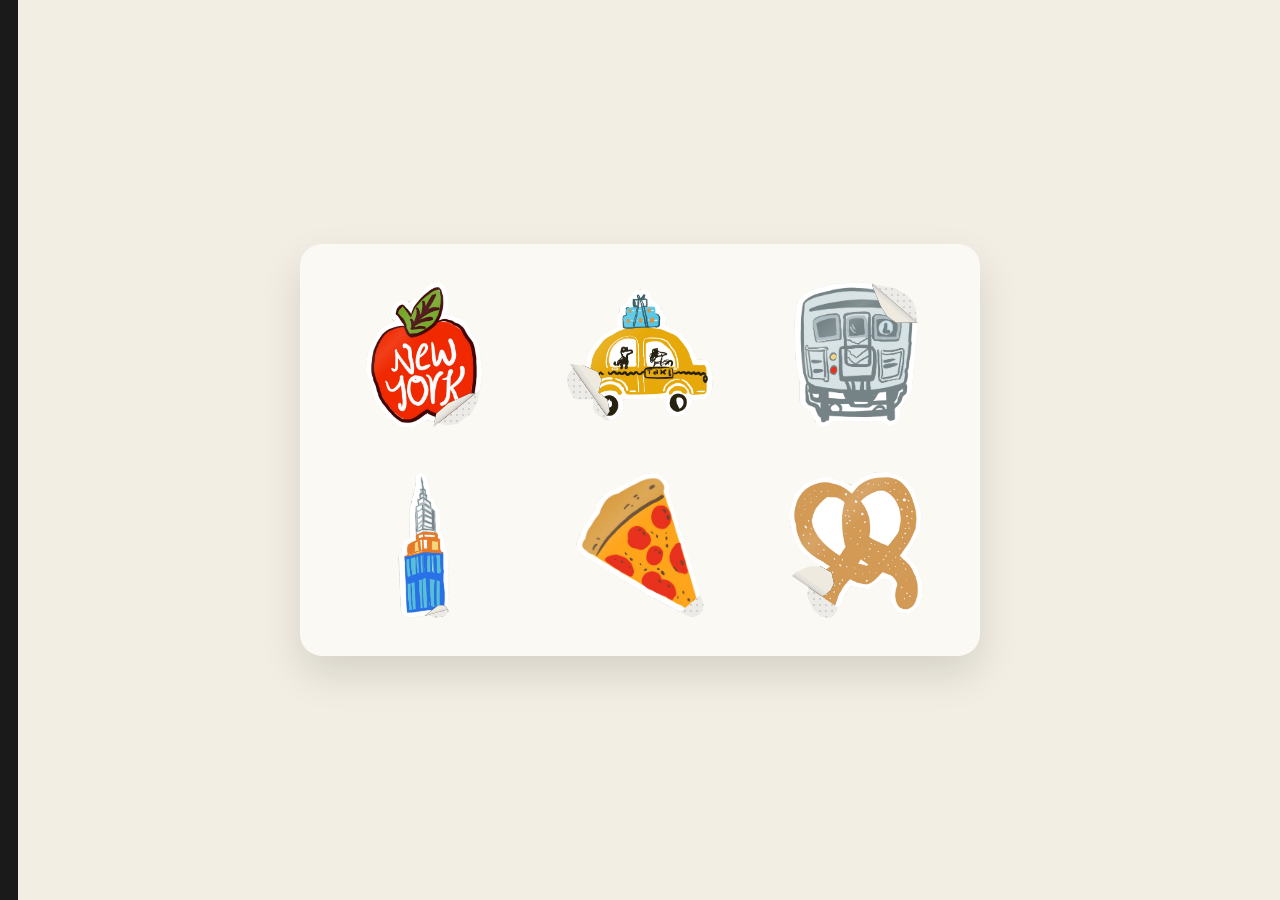
==== commit 586568cb: "Change sticker link from public speech to DIY" ====
--- a/index.html
+++ b/index.html
@@ -73,11 +73,11 @@
           </div>
         </a>
 
-        <!-- sticker 5: pizza -> PUBLIC SPEECH -->
-        <a class="sticker-cell" href="public-speech.html" data-sticker="pizza" data-corner="TOP_LEFT">
+        <!-- sticker 5: pizza -> DIY -->
+        <a class="sticker-cell" href="diy.html" data-sticker="pizza" data-corner="BOTTOM_RIGHT">
           <div class="slot">
             <div class="ghost"></div>
-            <span class="under">PUBLIC SPEECH</span>
+            <span class="under">DIY</span>
             <div class="peel">
               <div class="peel-top"></div>
               <div class="peel-back"></div>
--- a/style.css
+++ b/style.css
@@ -236,7 +236,7 @@
 .page {
   max-width: 680px;
   margin: 0 auto;
-  padding: 20px 40px 80px;
+  padding: 48px 40px 80px;
 }
 
 /* page title */
@@ -358,13 +358,66 @@
   max-width: 1040px;
 }
 
-/* map on the left, card on the right */
+/* map on the left, card on the right, same height */
 .hood-layout {
   display: grid;
-  grid-template-columns: 1.4fr 1fr;
-  gap: 32px;
-  align-items: start;
+  grid-template-columns: 1.3fr 1fr;
+  gap: 28px;
+  align-items: stretch;
   margin-top: 40px;
+}
+
+.map-col {
+  display: flex;
+  flex-direction: column;
+  gap: 14px;
+}
+
+/* names under the map */
+.hood-names {
+  display: grid;
+  grid-template-columns: repeat(5, 1fr);   /* 5 equal buttons in one row */
+  gap: 6px;
+}
+
+.hood-name {
+  padding: 7px 4px;
+  white-space: nowrap;
+  border: 1.5px solid var(--ink);
+  border-radius: 999px;
+  background: transparent;
+  font-family: "Courier New", monospace;
+  font-size: 11px;
+  font-weight: 700;
+  color: var(--ink);
+  cursor: pointer;
+}
+
+.hood-name b {
+  color: var(--green);
+  margin-right: 4px;
+}
+
+.hood-name:hover {
+  border-color: var(--red);
+  color: var(--red);
+}
+
+.hood-name.active {
+  background: var(--ink);
+  color: #ffffff;
+}
+
+.hood-name.active b {
+  color: #ffffff;
+}
+
+/* the card sits on a paper panel, like the sticker sheet */
+.hood-cards {
+  padding: 22px;
+  background: var(--sheet);
+  border-radius: 18px;
+  box-shadow: 0 18px 40px rgba(0, 0, 0, 0.12);
 }
 
 /* the map: pins are placed on top of it */
@@ -375,8 +428,13 @@
   box-shadow: 0 18px 40px rgba(0, 0, 0, 0.12);
 }
 
+/* the map keeps its shape even before it loads, so pins never pile up */
 .map-art {
+  display: block;
   width: 100%;
+  height: auto;
+  aspect-ratio: 6 / 5;
+  object-fit: cover;
 }
 
 /* a pin = a small round sticker */
@@ -425,14 +483,21 @@
   to   { opacity: 1; transform: translateY(0); }
 }
 
-/* photo: grey box until you add the image */
-.hood img {
+/* photo frame: every photo is cropped to the same shape,
+   whether it's tall or wide, so the layout never jumps */
+.hood-photo {
+  aspect-ratio: 4 / 3;
+  overflow: hidden;
+  border-radius: 14px;
+  background: #E1DCCF;              /* grey until the photo loads */
+  margin-bottom: 14px;
+}
+
+.hood-photo img {
   width: 100%;
-  aspect-ratio: 4 / 3;
-  object-fit: cover;
-  background: #E1DCCF;
-  border-radius: 14px;
-  margin-bottom: 14px;
+  height: 100%;
+  object-fit: cover;                /* fill the frame, crop the extra */
+  object-position: center;
 }
 
 .hood h2 {
@@ -450,6 +515,19 @@
 
 .hood .small-label {
   font-size: 12px;
+}
+
+/* the short line under the name */
+.hood .hood-lead {
+  font-weight: 700;
+}
+
+/* the longer text under it */
+.hood .hood-body {
+  margin-top: 10px;
+  font-size: 15px;
+  line-height: 1.55;
+  color: #3a3833;
 }
 
 /* little tags under the sentence */
@@ -472,6 +550,9 @@
 @media (max-width: 800px) {
   .hood-layout {
     grid-template-columns: 1fr;
+  }
+  .hood-names {
+    grid-template-columns: repeat(3, 1fr);
   }
   .pin {
     width: 34px;
@@ -526,7 +607,7 @@
 
 .story .peel-top img {
   width: 100%;
-  height: 200px;
+  height: 160px;
   object-fit: cover;
   background: rgba(0, 0, 0, 0.12);   /* placeholder until the photo is added */
   border-radius: 6px;
@@ -536,9 +617,16 @@
 
 .story h2 {
   margin: 0;
-  font-size: 24px;
+  font-size: 26px;
   font-weight: 900;
-  line-height: 1.15;
+  line-height: 1.1;
+}
+
+/* the short story under the title */
+.story-body {
+  margin: -4px 0 0;
+  font-size: 15px;
+  line-height: 1.45;
 }
 
 /* back of the sticker paper */
@@ -614,10 +702,13 @@
     height: 380px;
   }
   .story .peel-top img {
-    height: 170px;
+    height: 120px;
   }
   .story h2 {
-    font-size: 21px;
+    font-size: 22px;
+  }
+  .story-body {
+    font-size: 14px;
   }
 }
 
@@ -692,6 +783,29 @@
   transition: transform 380ms ease-in, opacity 380ms ease-in;
 }
 
+/* first item: a tiny sticker sheet = back to the homepage */
+.sheet-icon {
+  display: block;
+  width: 36px;
+  height: 44px;
+  border: 1.5px solid var(--ink);
+  border-radius: 6px;
+  background-color: #ffffff;
+  background-image: radial-gradient(var(--red) 2.4px, transparent 2.8px);
+  background-size: 12px 12px;           /* 3 x 3 little "stickers" */
+  background-position: 3px 4px;
+}
+
+/* its name is always visible, so people know how to get back */
+.mini-home::after {
+  opacity: 1;
+  color: var(--ink);
+}
+
+.mini-home {
+  margin-right: 8px;
+}
+
 /* "you are here": the empty glue mark */
 .mini-ghost {
   display: block;
@@ -707,15 +821,462 @@
 /* phones: smaller gaps so all 6 fit */
 @media (max-width: 800px) {
   .mini-sheet {
-    gap: 6px;
+    gap: 2px;
+    max-width: calc(100% - 40px);
     padding: 14px 12px 28px;
   }
   .mini {
-    width: 44px;
-    height: 56px;
+    width: 38px;
+    height: 50px;
   }
   .mini img,
   .mini-ghost {
-    transform: scale(0.8);
-  }
-}
+    transform: scale(0.68);
+  }
+  .sheet-icon {
+    width: 28px;
+    height: 34px;
+    background-size: 9px 9px;
+    background-position: 2px 3px;
+  }
+  .mini-home {
+    margin-right: 4px;
+  }
+  .mini::after {
+    font-size: 9px;
+  }
+}
+
+/* ===================== COLLECTION PAGE ===================== */
+
+/* filter buttons */
+.filters {
+  display: flex;
+  flex-wrap: wrap;
+  justify-content: center;
+  gap: 8px;
+  margin-bottom: 36px;
+}
+
+.filter {
+  padding: 8px 14px;
+  border: 1.5px solid var(--ink);
+  border-radius: 999px;
+  background: transparent;
+  font-family: "Courier New", monospace;
+  font-size: 12px;
+  font-weight: 700;
+  letter-spacing: 0.04em;
+  color: var(--ink);
+  cursor: pointer;
+}
+
+.filter:hover {
+  color: var(--red);
+  border-color: var(--red);
+}
+
+.filter.active {
+  background: var(--ink);
+  color: #ffffff;
+}
+
+/* the album page: cream paper, like the sticker sheet */
+.album {
+  display: grid;
+  grid-template-columns: repeat(3, 1fr);
+  gap: 34px 28px;
+  padding: 36px;
+  background: var(--sheet);
+  border-radius: 22px;
+  box-shadow: 0 18px 40px rgba(0, 0, 0, 0.12);
+}
+
+/* one photo, stuck on like a sticker with a white edge */
+.item {
+  display: block;
+  padding: 8px;
+  border: none;
+  border-radius: 12px;
+  background: #ffffff;
+  box-shadow: 0 3px 8px rgba(0, 0, 0, 0.15);
+  cursor: pointer;
+  opacity: 0;                                  /* hidden until it's slapped on */
+  transform: rotate(var(--tilt)) scale(1.3);
+  transition: transform 200ms ease, box-shadow 200ms ease;
+}
+
+.item[hidden] {
+  display: none;
+}
+
+/* slapped on when you scroll to it */
+.item.stuck {
+  opacity: 1;
+  transform: rotate(var(--tilt));
+  animation: slap-photo 450ms cubic-bezier(.2, 1.4, .4, 1);
+}
+
+@keyframes slap-photo {
+  from { opacity: 0; transform: rotate(var(--tilt)) scale(1.3); }
+  to   { opacity: 1; transform: rotate(var(--tilt)) scale(1); }
+}
+
+/* hover: it lifts off the page a little */
+.item.stuck:hover {
+  transform: rotate(0deg) translateY(-6px) scale(1.03);
+  box-shadow: 0 14px 24px rgba(0, 0, 0, 0.2);
+}
+
+.item img {
+  width: 100%;
+  aspect-ratio: 4 / 5;
+  object-fit: cover;
+  border-radius: 6px;
+}
+
+.item-title {
+  display: block;
+  padding: 8px 4px 2px;
+  font-family: "Courier New", monospace;
+  font-size: 12px;
+  font-weight: 700;
+  letter-spacing: 0.04em;
+  text-align: left;
+  text-transform: uppercase;
+  color: var(--ink);
+}
+
+/* note and place only show in the big view */
+.item-note,
+.item-place {
+  display: none;
+}
+
+.album-hint {
+  margin-top: 26px;
+  text-align: center;
+}
+
+/* ---------- the big view ---------- */
+.lightbox {
+  position: fixed;
+  inset: 0;
+  z-index: 100;
+  display: flex;
+  align-items: center;
+  justify-content: center;
+  gap: 16px;
+  padding: 24px;
+  background: rgba(26, 26, 26, 0.88);
+}
+
+.lightbox[hidden] {
+  display: none;
+}
+
+.lb-card {
+  display: grid;
+  grid-template-columns: auto 300px;
+  gap: 24px;
+  max-width: 1000px;
+  max-height: 88vh;
+  margin: 0;
+  padding: 14px;
+  background: var(--sheet);
+  border-radius: 16px;
+  animation: slap 400ms cubic-bezier(.2, 1.4, .4, 1);
+}
+
+.lb-img {
+  max-width: 100%;
+  max-height: calc(88vh - 28px);
+  object-fit: contain;
+  border-radius: 8px;
+}
+
+.lb-card figcaption {
+  align-self: center;
+  padding-right: 10px;
+}
+
+.lb-title {
+  margin: 6px 0 12px;
+  font-size: 28px;
+  font-weight: 900;
+  line-height: 1.05;
+}
+
+.lb-note {
+  margin: 0;
+  font-size: 16px;
+  line-height: 1.55;
+}
+
+.lb-close,
+.lb-prev,
+.lb-next {
+  border: 1.5px solid #ffffff;
+  border-radius: 999px;
+  background: transparent;
+  color: #ffffff;
+  font-size: 22px;
+  width: 46px;
+  height: 46px;
+  cursor: pointer;
+  flex-shrink: 0;
+}
+
+.lb-close {
+  position: absolute;
+  top: 18px;
+  right: 18px;
+}
+
+.lb-close:hover,
+.lb-prev:hover,
+.lb-next:hover {
+  background: #ffffff;
+  color: var(--ink);
+}
+
+/* phones */
+@media (max-width: 800px) {
+  .album {
+    grid-template-columns: repeat(2, 1fr);
+    gap: 20px 14px;
+    padding: 18px;
+  }
+  .lightbox {
+    flex-wrap: wrap;
+    align-content: center;
+    padding: 70px 14px 20px;
+  }
+  .lb-card {
+    grid-template-columns: 1fr;
+    max-height: none;
+    order: -1;
+    width: 100%;
+    gap: 12px;
+  }
+  .lb-img {
+    max-height: 50vh;
+    margin: 0 auto;
+  }
+  .lb-title {
+    font-size: 22px;
+  }
+  .lb-note {
+    font-size: 14px;
+  }
+}
+
+/* ===================== PUBLIC SPEECH PAGE ===================== */
+
+.speech-intro {
+  max-width: 640px;
+  margin: 0 auto 32px;
+  font-size: 20px;
+  line-height: 1.45;
+  text-align: center;
+}
+
+.speech {
+  display: grid;
+  grid-template-columns: 280px 1fr;
+  gap: 28px;
+  align-items: start;
+}
+
+/* the sticker maker panel */
+.maker {
+  display: flex;
+  flex-direction: column;
+  gap: 10px;
+  padding: 22px;
+  background: var(--sheet);
+  border-radius: 18px;
+  box-shadow: 0 18px 40px rgba(0, 0, 0, 0.12);
+}
+
+.maker .small-label {
+  margin-top: 6px;
+}
+
+.maker-text {
+  padding: 10px 12px;
+  border: 1.5px solid var(--ink);
+  border-radius: 8px;
+  background: #ffffff;
+  font-family: "Courier New", monospace;
+  font-size: 15px;
+  font-weight: 700;
+  text-transform: uppercase;
+}
+
+.maker-row {
+  display: flex;
+  gap: 8px;
+}
+
+.pick {
+  flex: 1;
+  padding: 8px 4px;
+  border: 1.5px solid var(--ink);
+  border-radius: 999px;
+  background: transparent;
+  font-family: "Courier New", monospace;
+  font-size: 11px;
+  font-weight: 700;
+  cursor: pointer;
+}
+
+.pick.active {
+  background: var(--ink);
+  color: #ffffff;
+}
+
+.swatch {
+  width: 34px;
+  height: 34px;
+  border: 2px solid #ffffff;
+  border-radius: 50%;
+  box-shadow: 0 0 0 1.5px #CFC8B8;
+  cursor: pointer;
+}
+
+.swatch.active {
+  box-shadow: 0 0 0 2.5px var(--ink);
+}
+
+.swatch[data-value="red"]    { background: var(--red); }
+.swatch[data-value="green"]  { background: var(--green); }
+.swatch[data-value="yellow"] { background: #F2C230; }
+.swatch[data-value="ink"]    { background: var(--ink); }
+.swatch[data-value="white"]  { background: #ffffff; }
+
+.maker-preview {
+  display: flex;
+  align-items: center;
+  justify-content: center;
+  min-height: 130px;
+  margin-top: 8px;
+  border: 1.5px dashed #CFC8B8;
+  border-radius: 12px;
+}
+
+.maker-preview .speech-sticker {
+  position: static;
+}
+
+.slap-btn {
+  padding: 14px;
+  border: none;
+  border-radius: 999px;
+  background: var(--red);
+  color: #ffffff;
+  font-family: "Courier New", monospace;
+  font-size: 13px;
+  font-weight: 700;
+  letter-spacing: 0.04em;
+  cursor: pointer;
+}
+
+.slap-btn:hover {
+  background: var(--ink);
+}
+
+.clear-btn {
+  border: none;
+  background: transparent;
+  cursor: pointer;
+  text-decoration: underline;
+}
+
+/* the wall: one of your photos, darkened a little */
+.wall {
+  position: relative;
+  min-height: 520px;
+  border-radius: 18px;
+  overflow: hidden;
+  background:
+    linear-gradient(rgba(26, 26, 26, 0.35), rgba(26, 26, 26, 0.35)),
+    url("images/collection/c03.jpg") center / cover;
+  box-shadow: 0 18px 40px rgba(0, 0, 0, 0.12);
+}
+
+/* a sticker (made by you or an example) */
+.speech-sticker {
+  position: absolute;
+  display: flex;
+  align-items: center;
+  justify-content: center;
+  max-width: 200px;
+  padding: 12px 16px;
+  border: 4px solid #ffffff;           /* white die-cut edge */
+  font-family: Arial, Helvetica, sans-serif;
+  font-size: 16px;
+  font-weight: 900;
+  line-height: 1.1;
+  text-align: center;
+  overflow-wrap: break-word;
+  box-shadow: 0 4px 8px rgba(0, 0, 0, 0.3);
+  transform: rotate(var(--tilt, 0deg));
+  user-select: none;
+}
+
+/* shapes */
+.speech-sticker.label  { border-radius: 8px; }
+.speech-sticker.circle { width: 120px; height: 120px; padding: 14px; border-radius: 50%; }
+.speech-sticker.bubble { border-radius: 26px 26px 26px 4px; }
+
+/* colors */
+.speech-sticker.red    { background: var(--red);   color: #ffffff; }
+.speech-sticker.green  { background: var(--green); color: #ffffff; }
+.speech-sticker.yellow { background: #F2C230;      color: var(--ink); }
+.speech-sticker.ink    { background: var(--ink);   color: #ffffff; }
+.speech-sticker.white  { background: #ffffff;      color: var(--ink); border-color: #ffffff; outline: 1.5px solid #DDD6C8; }
+
+/* your stickers can be dragged */
+.speech-sticker.mine {
+  cursor: grab;
+  touch-action: none;
+}
+
+.speech-sticker.dragging {
+  cursor: grabbing;
+  z-index: 10;
+  box-shadow: 0 14px 22px rgba(0, 0, 0, 0.35);
+}
+
+/* slapped onto the wall with a bounce */
+.speech-sticker.slapped {
+  animation: slap-sticker 450ms cubic-bezier(.2, 1.4, .4, 1);
+}
+
+@keyframes slap-sticker {
+  from { opacity: 0; transform: rotate(var(--tilt)) scale(1.6); }
+  to   { opacity: 1; transform: rotate(var(--tilt)) scale(1); }
+}
+
+/* phones: maker on top, wall underneath */
+@media (max-width: 800px) {
+  .speech {
+    grid-template-columns: 1fr;
+  }
+  .wall {
+    min-height: 420px;
+  }
+  .speech-intro {
+    font-size: 17px;
+  }
+  .speech-sticker {
+    font-size: 13px;
+    max-width: 130px;
+    padding: 10px 12px;
+  }
+  .speech-sticker.circle {
+    width: 100px;
+    height: 100px;
+  }
+}
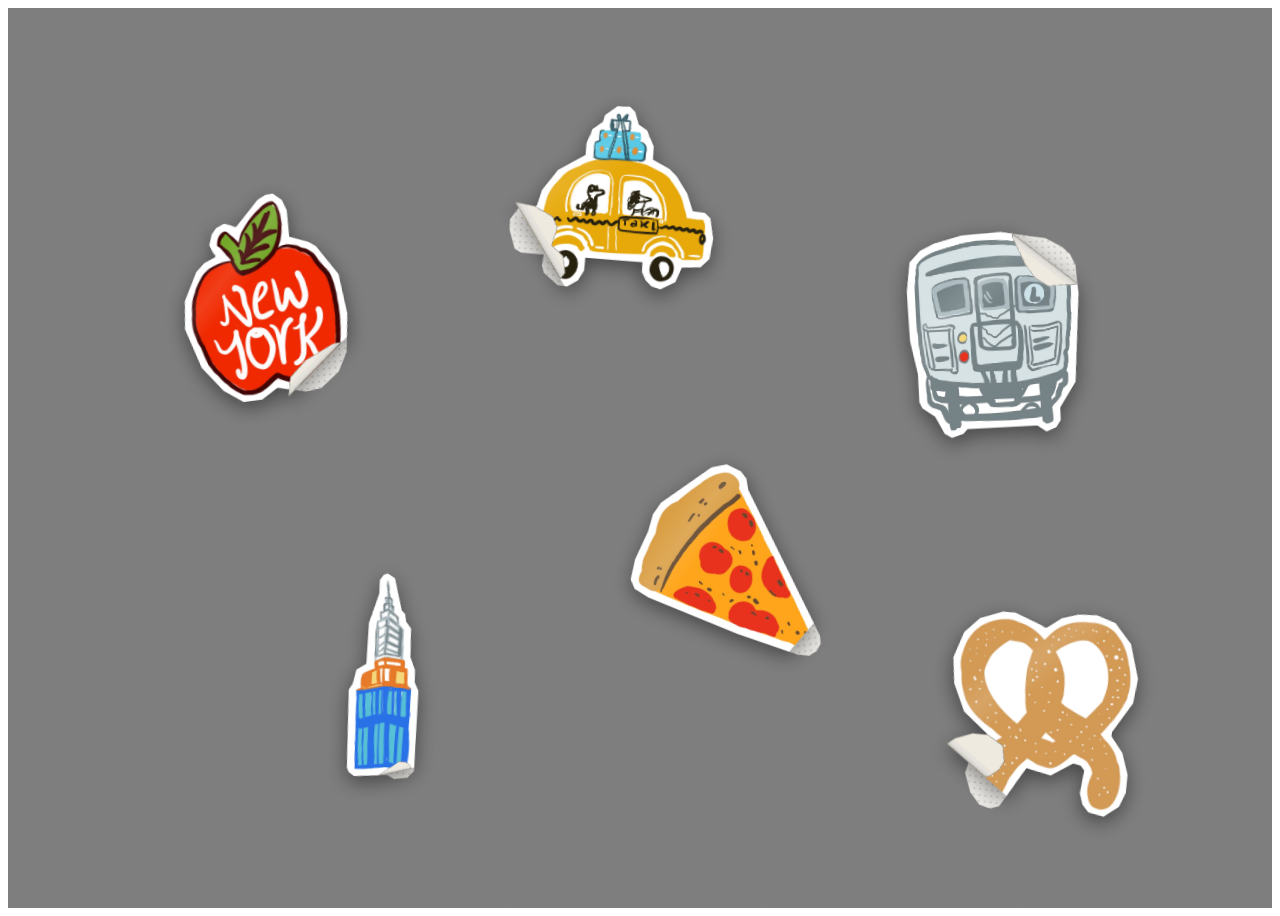
==== commit f79ab4df: "Update stylesheet and script version numbers" ====
--- a/index.html
+++ b/index.html
@@ -5,12 +5,9 @@
   <meta name="viewport" content="width=device-width, initial-scale=1.0">
   <title>The City That Speaks in Layers</title>
   <link rel="stylesheet" href="peel.css">
-  <link rel="stylesheet" href="style.css">
+  <link rel="stylesheet" href="style.css?v=19">
 </head>
 <body>
-
-  <!-- black strip on the left, like the book spine -->
-  <div class="spine"></div>
 
   <main class="home">
 
@@ -105,6 +102,6 @@
 
   <script src="peel.js"></script>
   <script src="sticker-shapes.js"></script>
-  <script src="script.js"></script>
+  <script src="script.js?v=19"></script>
 </body>
 </html>
--- a/style.css
+++ b/style.css
@@ -1,19 +1,21 @@
-/* ---------- COLORS (from the book cover) ---------- */
 :root {
-  --paper: #F2EEE3;   /* background */
-  --sheet: #FBF9F4;   /* sticker sheet backing */
-  --ink:   #1A1A1A;   /* black, like the spine */
+  --paper: #F2EEE3;  
+  --sheet: #FBF9F4;  
+  --ink:   #1A1A1A;  
   --green: #2F5233;
   --red:   #C8102E;
   --grey:  #6B675F;
 }
 
-/* ---------- BASICS ---------- */
 * {
-  box-sizing: border-box;   /* padding doesn't make boxes bigger */
+  box-sizing: border-box;   
+}
+
+  overflow-x: clip;
 }
 
 body {
+  overflow-x: hidden;
   margin: 0;
   background: var(--paper);
   color: var(--ink);
@@ -21,7 +23,7 @@
 }
 
 img {
-  max-width: 100%;          /* images never overflow their box */
+  max-width: 100%;         
   display: block;
 }
 
@@ -30,23 +32,23 @@
   text-decoration: none;
 }
 
-/* ---------- SPINE ---------- */
+
 .spine {
-  position: fixed;          /* stays put when you scroll */
+  position: fixed;         
   left: 0;
   top: 0;
   width: 18px;
-  height: 100vh;            /* full screen height */
+  height: 100vh;            
   background: var(--ink);
 }
 
 /* ---------- HEADER ---------- */
 .site-header {
   max-width: 760px;
-  margin: 0 auto;           /* centers it */
+  margin: 0 auto;          
   padding: 40px 40px 24px;
   display: flex;
-  flex-direction: column;   /* title on top, label underneath */
+  flex-direction: column;  
   align-items: center;
   gap: 12px;
   text-align: center;
@@ -70,69 +72,57 @@
   color: var(--grey);
 }
 
-/* ---------- LAYOUT: the sheet, centered ---------- */
+/* ---------- LAYOUT: stickers stuck across a real sticker wall ---------- */
 .home {
-  max-width: 760px;         /* how wide the sheet can get */
-  min-height: 100vh;        /* full screen height */
-  margin: 0 auto;           /* centers it left-right */
-  padding: 40px;
-  display: flex;
-  align-items: center;      /* centers the sheet top-bottom */
-}
-
-.sheet {
-  width: 100%;
-}
-
-/* ---------- STICKER SHEET ---------- */
-.sheet {
-  background: var(--sheet);
-  border-radius: 22px;
-  padding: 26px;
-  box-shadow: 0 18px 40px rgba(0, 0, 0, 0.12);   /* soft shadow = paper */
-}
-
-.sheet-top {
-  display: flex;
-  justify-content: space-between;
-  margin-bottom: 18px;
-}
-
+  position: relative;      
+  min-height: 100vh;        
+  overflow: hidden;
+  
+  background:
+    linear-gradient(rgba(20, 20, 20, 0.55), rgba(20, 20, 20, 0.55)),
+    url("images/sticker-wall.jpg") center / cover no-repeat;
+}
+
+.sheet,
 .sticker-grid {
-  display: grid;
-  grid-template-columns: repeat(3, 1fr);   /* 3 stickers per row */
-  gap: 20px;
-  justify-items: center;
+  position: static;
 }
 
 .sticker-cell {
-  display: flex;
+  position: absolute;
+  left: var(--x);
+  top: var(--y);
+  translate: -50% -50%;    
+  rotate: var(--r);         
   flex-direction: column;
   align-items: center;
-  gap: 16px;
-  padding: 16px 0;
   text-align: center;
 }
+
+.sticker-cell[data-sticker="apple"]    { --x: 20%; --y: 30%; --r: -7deg; }
+.sticker-cell[data-sticker="taxi"]     { --x: 48%; --y: 20%; --r:  5deg; }
+.sticker-cell[data-sticker="subway"]   { --x: 78%; --y: 34%; --r: -3deg; }
+.sticker-cell[data-sticker="building"] { --x: 30%; --y: 72%; --r:  4deg; }
+.sticker-cell[data-sticker="pizza"]    { --x: 56%; --y: 60%; --r: -9deg; }
+.sticker-cell[data-sticker="pretzel"]  { --x: 82%; --y: 76%; --r:  7deg; }
 
 /* ===================== STICKERS (peel.js) =====================
    Peel effect: peel.js by Andrew Plummer (MIT license)
    https://github.com/andrewplummer/peel-js */
 
 .sticker-cell {
-  height: 170px;                   /* every cell the same height */
+  height: 170px;                   
   justify-content: center;
   -webkit-tap-highlight-color: transparent;
   animation: slap 450ms cubic-bezier(.2, 1.4, .4, 1) both;
 }
 
-/* sticker drops onto the sheet with a little bounce */
 @keyframes slap {
   0%   { opacity: 0; transform: scale(1.5) rotate(-8deg); }
   60%  { opacity: 1; }
   100% { opacity: 1; transform: scale(1) rotate(0); }
 }
 
-/* the spot on the sheet where a sticker sits */
 .slot {
   position: relative;
 }
@@ -141,26 +131,24 @@
   position: relative;
   z-index: 2;
   cursor: grab;
-}
-
-/* sticky ghost mark: the glue left on the sheet, same shape as the sticker */
+  filter: drop-shadow(0 6px 10px rgba(0, 0, 0, 0.45));  
+}
+
 .ghost {
   position: absolute;
   inset: 0;
   z-index: 0;
-  background-color: rgba(26, 26, 26, 0.06);
+  background-color: rgba(251, 249, 244, 0.88);   
   background-image: radial-gradient(rgba(26, 26, 26, 0.12) 1px, transparent 1.4px);
-  background-size: 6px 6px;      /* little dots, like dried glue */
-}
-
-/* thrown: the sticker flies off spinning */
+  background-size: 6px 6px;      
+}
+
 .sticker-cell .peel.tumbling {
   transform: translate(var(--tx), var(--ty)) rotate(var(--spin));
   opacity: 0;
   transition: transform 550ms cubic-bezier(.3, .1, .6, 1), opacity 550ms ease-in;
 }
 
-/* demo: the sticker pops back on */
 .sticker-cell .peel.pop {
   animation: slap 450ms cubic-bezier(.2, 1.4, .4, 1) both;
 }
@@ -169,23 +157,19 @@
   cursor: grabbing;
 }
 
-/* front: the drawing */
 .sticker-cell .peel-top {
   background-color: transparent;
   background-size: 100% 100%;
 }
 
-/* back of the sticker paper */
 .sticker-cell .peel-back {
   background-color: #EFEAE0;
 }
 
-/* what's under the sticker: see-through, so the page name shows */
 .sticker-cell .peel-bottom {
   background-color: transparent;
 }
 
-/* the page name hidden under each sticker */
 .sticker-cell .under {
   position: absolute;
   top: 50%;
@@ -198,21 +182,22 @@
   font-weight: 700;
   letter-spacing: 0.06em;
   color: var(--red);
-  opacity: 0;                      /* JavaScript fades it in as you peel */
+  opacity: 0;                      
   pointer-events: none;
 }
 
 /* ---------- PHONES ---------- */
 @media (max-width: 800px) {
-  .home {
-    padding: 24px 12px 24px 30px;   /* extra left space for the spine */
-  }
   .site-header h1 {
     font-size: 30px;
   }
-  .sticker-grid {
-    grid-template-columns: repeat(2, 1fr);   /* 2 stickers per row */
-  }
+  /* tall screen: 2 columns, 3 rows, still a bit messy */
+  .sticker-cell[data-sticker="apple"]    { --x: 30%; --y: 20%; }
+  .sticker-cell[data-sticker="taxi"]     { --x: 72%; --y: 26%; }
+  .sticker-cell[data-sticker="subway"]   { --x: 32%; --y: 48%; }
+  .sticker-cell[data-sticker="building"] { --x: 72%; --y: 54%; }
+  .sticker-cell[data-sticker="pizza"]    { --x: 30%; --y: 78%; }
+  .sticker-cell[data-sticker="pretzel"]  { --x: 70%; --y: 82%; }
 }
 
 /* ===================== INNER PAGES (About, Stories, etc.) ===================== */
@@ -220,11 +205,11 @@
 /* "back to the sheet" link, bottom center */
 .back-link {
   display: block;
-  width: fit-content;       /* only as wide as the text */
-  margin: 0 auto 48px;      /* auto = centered left-right */
+  width: fit-content;       
+  margin: 0 auto 48px;      
   padding: 10px 18px;
   border: 1.5px solid var(--ink);
-  border-radius: 999px;     /* pill shape */
+  border-radius: 999px;    
 }
 
 .back-link:hover {
@@ -232,14 +217,12 @@
   border-color: var(--red);
 }
 
-/* centered column for the page */
 .page {
   max-width: 680px;
   margin: 0 auto;
   padding: 48px 40px 80px;
 }
 
-/* page title */
 .page-header h1 {
   margin: 8px 0 0;
   font-size: 64px;
@@ -247,12 +230,10 @@
   line-height: 0.95;
 }
 
-/* space between sections */
 .page-section {
   margin-top: 48px;
 }
 
-/* small section headings: THE PROJECT, WHERE... */
 .page-section h2 {
   margin: 0 0 14px;
   font-size: 18px;
@@ -260,24 +241,21 @@
   letter-spacing: 0.04em;
 }
 
-/* normal paragraphs */
 .page-section p {
   margin: 0;
   font-size: 17px;
   line-height: 1.55;
 }
 
-/* the big opening sentence */
 .page-section .lead {
   font-size: 24px;
   line-height: 1.4;
   font-weight: 500;
 }
 
-/* "What's on the sheet" table: sticker -> page */
 .swap-table p {
   display: grid;
-  grid-template-columns: 1fr 40px 1fr;
+  grid-template-columns: 110px 40px 1fr;
   padding: 14px 0;
   border-bottom: 1px solid var(--ink);
   font-weight: 700;
@@ -290,10 +268,10 @@
 /* ---------- PHONES (inner pages) ---------- */
 @media (max-width: 800px) {
   .page {
-    padding: 20px 20px 60px 34px;   /* extra left space for the spine */
+    padding: 20px 20px 60px 34px;   
   }
   .page-header h1 {
-    font-size: 9vw;                  /* shrinks with the screen so long titles fit */
+    font-size: 9vw;                 
   }
   .page-section .lead {
     font-size: 20px;
@@ -313,25 +291,32 @@
   border-top: 2px solid var(--ink);
 }
 
-/* picture space: shows a grey box until the image is added */
 .artist-photo {
   margin: 0;
 }
 
 .artist-photo img {
   width: 100%;
-  aspect-ratio: 4 / 5;             /* portrait-shaped box */
-  object-fit: cover;               /* photo fills the box without stretching */
-  background: #E1DCCF;             /* grey placeholder when there's no image yet */
+  aspect-ratio: 4 / 5;             
+  object-fit: cover;               
+  background: #E1DCCF;            
   border-radius: 14px;
   margin-bottom: 8px;
 }
 
-.artist-text h2 {
-  margin: 6px 0 14px;
-  font-size: 32px;
-  font-weight: 900;
-  line-height: 1;
+.artist :is(h1, h2, h3, h4, h5, h6),
+.artist :is(h1, h2, h3, h4, h5, h6) * {
+  margin: 6px 0 14px !important;
+  font-family: Arial, Helvetica, sans-serif !important;
+  font-size: 30px !important;
+  font-weight: 900 !important;
+  line-height: 1 !important;
+  letter-spacing: 0 !important;
+  text-transform: uppercase !important;
+  white-space: nowrap;
+}
+.artist :is(h1, h2, h3, h4, h5, h6) * {
+  margin: 0 !important;              
 }
 
 .artist-text p {
@@ -341,7 +326,7 @@
 }
 
 .artist-text .small-label {
-  font-size: 12px;                 /* keep "ARTIST 01" small */
+  font-size: 12px;                 
 }
 
 /* phones: picture on top, text underneath */
@@ -349,6 +334,11 @@
   .artist {
     grid-template-columns: 1fr;
   }
+  .artist :is(h1, h2, h3, h4, h5, h6),
+  .artist :is(h1, h2, h3, h4, h5, h6) * {
+    font-size: 26px !important;
+    white-space: normal;
+  }
 }
 
 /* ===================== NEIGHBORHOODS PAGE ===================== */
@@ -358,7 +348,6 @@
   max-width: 1040px;
 }
 
-/* map on the left, card on the right, same height */
 .hood-layout {
   display: grid;
   grid-template-columns: 1.3fr 1fr;
@@ -373,10 +362,9 @@
   gap: 14px;
 }
 
-/* names under the map */
 .hood-names {
   display: grid;
-  grid-template-columns: repeat(5, 1fr);   /* 5 equal buttons in one row */
+  grid-template-columns: repeat(5, 1fr);  
   gap: 6px;
 }
 
@@ -412,7 +400,6 @@
   color: #ffffff;
 }
 
-/* the card sits on a paper panel, like the sticker sheet */
 .hood-cards {
   padding: 22px;
   background: var(--sheet);
@@ -420,7 +407,6 @@
   box-shadow: 0 18px 40px rgba(0, 0, 0, 0.12);
 }
 
-/* the map: pins are placed on top of it */
 .map {
   position: relative;
   border-radius: 18px;
@@ -428,7 +414,6 @@
   box-shadow: 0 18px 40px rgba(0, 0, 0, 0.12);
 }
 
-/* the map keeps its shape even before it loads, so pins never pile up */
 .map-art {
   display: block;
   width: 100%;
@@ -437,13 +422,12 @@
   object-fit: cover;
 }
 
-/* a pin = a small round sticker */
 .pin {
   position: absolute;
   width: 42px;
   height: 42px;
-  margin: -21px 0 0 -21px;         /* so left/top point to the pin's center */
-  border: 4px solid #ffffff;       /* white sticker edge */
+  margin: -21px 0 0 -21px;         
+  border: 4px solid #ffffff;       
   border-radius: 50%;
   background: var(--green);
   color: #ffffff;
@@ -456,19 +440,16 @@
   transition: transform 200ms ease, box-shadow 200ms ease, background 200ms ease;
 }
 
-/* hover: the sticker lifts up a little */
 .pin:hover {
   transform: rotate(4deg) translateY(-4px) scale(1.1);
   box-shadow: 0 8px 14px rgba(0, 0, 0, 0.25);
 }
 
-/* the pin you clicked */
 .pin.active {
   background: var(--red);
   transform: scale(1.15);
 }
 
-/* cards: all hidden, except the one with class "show" */
 .hood {
   display: none;
 }
@@ -485,19 +466,39 @@
 
 /* photo frame: every photo is cropped to the same shape,
    whether it's tall or wide, so the layout never jumps */
-.hood-photo {
+.hood-photo,
+.hood figure {
+  position: relative;
+  width: 100%;
   aspect-ratio: 4 / 3;
+  margin: 0 0 14px;
   overflow: hidden;
   border-radius: 14px;
-  background: #E1DCCF;              /* grey until the photo loads */
+  background: #E1DCCF;              
+
+/* ANY photo in a neighborhood card fills the same 4:3 frame.
+   tall or wide, the extra is cropped. !important beats
+   width="" / height="" typed on the <img> in the HTML. */
+.hood img {
+  display: block;
+  width: 100% !important;
+  height: auto !important;
+  max-width: none !important;
+  aspect-ratio: 4 / 3;
+  object-fit: cover;
+  object-position: center;
+  border-radius: 14px;
   margin-bottom: 14px;
 }
 
-.hood-photo img {
-  width: 100%;
-  height: 100%;
-  object-fit: cover;                /* fill the frame, crop the extra */
-  object-position: center;
+.hood-photo img,
+.hood figure img {
+  position: absolute;
+  inset: 0;
+  height: 100% !important;
+  aspect-ratio: auto;
+  border-radius: 0;
+  margin: 0;
 }
 
 .hood h2 {
@@ -517,12 +518,10 @@
   font-size: 12px;
 }
 
-/* the short line under the name */
 .hood .hood-lead {
   font-weight: 700;
 }
 
-/* the longer text under it */
 .hood .hood-body {
   margin-top: 10px;
   font-size: 15px;
@@ -530,7 +529,6 @@
   color: #3a3833;
 }
 
-/* little tags under the sentence */
 .tags {
   display: flex;
   flex-wrap: wrap;
@@ -546,7 +544,6 @@
   font-size: 12px;
 }
 
-/* phones: map on top, card underneath */
 @media (max-width: 800px) {
   .hood-layout {
     grid-template-columns: 1fr;
@@ -562,14 +559,78 @@
   }
 }
 
-/* ===================== STORIES PAGE ===================== */
-
-/* the pole: every story sits in the same spot, stacked */
+/* ===================== STORIES PAGE (the book, as layers) ===================== */
+
+/* chapter tabs */
+.chapter-tabs {
+  display: flex;
+  flex-wrap: wrap;
+  justify-content: center;
+  gap: 8px;
+}
+
+.chapter-tab {
+  padding: 9px 16px;
+  border: 1.5px solid var(--ink);
+  border-radius: 999px;
+  background: transparent;
+  font-family: "Courier New", monospace;
+  font-size: 12px;
+  font-weight: 700;
+  letter-spacing: 0.04em;
+  color: var(--ink);
+  cursor: pointer;
+}
+
+.chapter-tab b {
+  color: var(--red);
+}
+.chapter-tab[data-chapter="0"] b { color: #58212F; }
+.chapter-tab[data-chapter="1"] b { color: #123B4A; }
+.chapter-tab[data-chapter="2"] b { color: #F04B3A; }
+.chapter-tab.active b { color: #ffffff;
+  margin-right: 4px;
+}
+
+.chapter-tab:hover {
+  border-color: var(--red);
+}
+
+.chapter-tab.active {
+  background: var(--ink);
+  color: #ffffff;
+}
+
+.chapter {
+  display: none;
+}
+
+.chapter.active {
+  display: block;
+}
+
+.chapter-sub {
+  margin: 16px 0 36px;
+  font-size: 17px;
+  font-style: italic;
+  text-align: center;
+  color: var(--grey);
+}
+
+.chapter-layout {
+  display: grid;
+  grid-template-columns: 340px 1fr;
+  gap: 56px;
+  align-items: start;
+  max-width: 900px;
+  margin: 0 auto;
+}
+
+/* the pole: every sticker sits in the same spot, stacked */
 .pole {
   position: relative;
   width: 320px;
   height: 420px;
-  margin: 48px auto 0;
 }
 
 .story {
@@ -585,64 +646,71 @@
   cursor: grabbing;
 }
 
-/* each layer is a little off, like stickers stuck by different people */
-.story:nth-of-type(1) { top: 10px;  left: -8px; }
-.story:nth-of-type(2) { top: -6px;  left: 10px; }
-.story:nth-of-type(3) { top: 6px;   left: 4px;  }
-.story:nth-of-type(4) { top: 0;     left: 0;    }
-
-/* a story that has been peeled off */
+/* a sticker that has been peeled off */
 .story.gone {
   display: none;
 }
 
-/* the front of each story */
+/* the front of each sticker: a poster with the big line */
 .story .peel-top {
   display: flex;
   flex-direction: column;
   gap: 14px;
-  padding: 22px;
+  padding: 26px;
   box-sizing: border-box;
 }
 
-.story .peel-top img {
-  width: 100%;
-  height: 160px;
-  object-fit: cover;
-  background: rgba(0, 0, 0, 0.12);   /* placeholder until the photo is added */
-  border-radius: 6px;
-  pointer-events: none;
-  -webkit-user-drag: none;
-}
-
-.story h2 {
+.story-title {
   margin: 0;
-  font-size: 26px;
+  padding-right: 70px;            
+  font-family: "Courier New", monospace;
+  font-size: 14px;
+  font-weight: 700;
+  letter-spacing: 0.06em;
+  line-height: 1.3;
+}
+
+.story-punch {
+  margin: auto 0 0;
+  font-size: 30px;
   font-weight: 900;
-  line-height: 1.1;
-}
-
-/* the short story under the title */
-.story-body {
-  margin: -4px 0 0;
-  font-size: 15px;
-  line-height: 1.45;
-}
-
-/* back of the sticker paper */
+  line-height: 1.02;
+  letter-spacing: -0.01em;
+}
+
+.story-num {
+  position: absolute;
+  top: 14px;
+  right: 20px;
+  font-size: 64px;
+  font-weight: 900;
+  line-height: 1;
+  opacity: 0.15;
+}
+
 .story .peel-back {
   background-color: #F6F3EC;
 }
 
-/* a story lying flat: its back is hidden */
 .story.flat .peel-back-outer-clip {
   visibility: hidden;
 }
 
-/* see-through underneath, so the next layer shows */
 .story .peel-bottom {
   background-color: transparent;
 }
+
+.layer-c1a { background-color: #58212F; color: #ffffff; }   
+.layer-c1b { background-color: #9A7610; color: #ffffff; }  
+.layer-c2a { background-color: #123B4A; color: #ffffff; }   
+.layer-c2b { background-color: #C9572D; color: #ffffff; }   
+.layer-c3a { background-color: #879F88; color: #1A1A1A; }   
+.layer-c3b { background-color: #F04B3A; color: #ffffff; }   
+
+.layer-c1a .small-label, .layer-c1b .small-label,
+.layer-c2a .small-label, .layer-c2b .small-label,
+.layer-c3b .small-label { color: rgba(255, 255, 255, 0.8); }
+.layer-c3a .small-label { color: rgba(26, 26, 26, 0.7); }
 
 /* paper colors for the layers */
 .layer-red   { background-color: var(--red);   color: #ffffff; }
@@ -656,7 +724,7 @@
   color: rgba(255, 255, 255, 0.75);
 }
 
-/* the bare pole, under all the layers */
+/* the bare surface, under all the layers */
 .bare {
   position: absolute;
   inset: 0;
@@ -667,16 +735,19 @@
   gap: 14px;
   padding: 30px;
   border: 2px dashed #CFC8B8;
+  border-radius: 10px;
   text-align: center;
 }
 
 .bare-text {
   margin: 0;
-  font-size: 22px;
-  line-height: 1.3;
-}
-
-.restick {
+  font-size: 24px;
+  font-weight: 900;
+  line-height: 1.1;
+}
+
+.restick,
+.next-chapter {
   padding: 10px 18px;
   border: 1.5px solid var(--ink);
   border-radius: 999px;
@@ -684,168 +755,89 @@
   cursor: pointer;
 }
 
-.restick:hover {
-  color: var(--red);
+.next-chapter {
+  background: var(--ink);
+  color: #ffffff;
+}
+
+.restick:hover,
+.next-chapter:hover {
+  color: #ffffff;
+  background: var(--red);
   border-color: var(--red);
 }
 
+.story-reader {
+  padding-top: 8px;
+}
+
+.story-reader.fade-in {
+  animation: reader-in 400ms ease;
+}
+
+@keyframes reader-in {
+  from { opacity: 0; transform: translateY(8px); }
+  to   { opacity: 1; transform: translateY(0); }
+}
+
+.reader-label:empty,
+.reader-title:empty {
+  display: none;
+}
+
+.reader-end {
+  font-size: 24px !important;
+  font-weight: 900;
+  line-height: 1.2 !important;
+}
+
+.reader-title {
+  margin: 8px 0 18px;
+  font-size: 30px;
+  font-weight: 900;
+  line-height: 1.05;
+}
+
+.reader-text p {
+  margin: 0 0 12px;
+  font-size: 17px;
+  line-height: 1.6;
+}
+
 .pole-hint {
-  margin: 28px 0 0;
-  text-align: center;
-}
-
-/* phones: a little smaller */
+  margin-top: 26px;
+}
+
+/* phones: stack on top, text underneath */
 @media (max-width: 800px) {
+  .chapter-layout {
+    grid-template-columns: 1fr;
+    gap: 28px;
+    justify-items: center;
+  }
   .pole,
   .story {
     width: 280px;
     height: 380px;
   }
-  .story .peel-top img {
-    height: 120px;
-  }
-  .story h2 {
-    font-size: 22px;
-  }
-  .story-body {
-    font-size: 14px;
-  }
-}
-
-/* ===================== MINI STICKER SHEET (menu) ===================== */
-
-.mini-sheet {
-  display: flex;
-  justify-content: center;
-  align-items: center;
-  gap: 18px;
-  width: fit-content;
-  max-width: calc(100% - 48px);
-  margin: 0 auto 56px;
-  padding: 18px 26px 30px;
-  background: var(--sheet);
-  border-radius: 18px;
-  box-shadow: 0 10px 26px rgba(0, 0, 0, 0.1);
-}
-
-.mini {
-  position: relative;
-  display: flex;
-  align-items: center;
-  justify-content: center;
-  width: 56px;
-  height: 56px;
-  transform: rotate(var(--tilt));
-  transition: transform 200ms ease;
-}
-
-.mini img {
-  filter: drop-shadow(0 2px 2px rgba(0, 0, 0, 0.15));
-  transition: filter 200ms ease;
-}
-
-/* hover: the sticker lifts */
-.mini:hover {
-  transform: rotate(0deg) translateY(-6px) scale(1.12);
-}
-
-.mini:hover img {
-  filter: drop-shadow(0 8px 6px rgba(0, 0, 0, 0.22));
-}
-
-/* the page name shows under the sticker on hover */
-.mini::after {
-  content: attr(data-label);
-  position: absolute;
-  top: 100%;
-  left: 50%;
-  transform: translate(-50%, 6px);
-  white-space: nowrap;
-  font-family: "Courier New", monospace;
-  font-size: 10px;
-  font-weight: 700;
-  letter-spacing: 0.06em;
-  color: var(--red);
-  opacity: 0;
-  transition: opacity 200ms ease;
-  pointer-events: none;
-}
-
-.mini:hover::after,
-.mini:focus-visible::after {
-  opacity: 1;
-}
-
-/* clicked: it peels up and flies away */
-.mini.mini-off {
-  transform: translate(10px, -40px) rotate(25deg) scale(0.9);
-  opacity: 0;
-  transition: transform 380ms ease-in, opacity 380ms ease-in;
-}
-
-/* first item: a tiny sticker sheet = back to the homepage */
-.sheet-icon {
-  display: block;
-  width: 36px;
-  height: 44px;
-  border: 1.5px solid var(--ink);
-  border-radius: 6px;
-  background-color: #ffffff;
-  background-image: radial-gradient(var(--red) 2.4px, transparent 2.8px);
-  background-size: 12px 12px;           /* 3 x 3 little "stickers" */
-  background-position: 3px 4px;
-}
-
-/* its name is always visible, so people know how to get back */
-.mini-home::after {
-  opacity: 1;
-  color: var(--ink);
-}
-
-.mini-home {
-  margin-right: 8px;
-}
-
-/* "you are here": the empty glue mark */
-.mini-ghost {
-  display: block;
-  background-color: rgba(26, 26, 26, 0.08);
-  background-image: radial-gradient(rgba(26, 26, 26, 0.16) 1px, transparent 1.4px);
-  background-size: 5px 5px;
-}
-
-.mini-here:hover {
-  transform: rotate(0deg) scale(1.08);
-}
-
-/* phones: smaller gaps so all 6 fit */
-@media (max-width: 800px) {
-  .mini-sheet {
-    gap: 2px;
-    max-width: calc(100% - 40px);
-    padding: 14px 12px 28px;
-  }
-  .mini {
-    width: 38px;
-    height: 50px;
-  }
-  .mini img,
-  .mini-ghost {
-    transform: scale(0.68);
-  }
-  .sheet-icon {
-    width: 28px;
-    height: 34px;
-    background-size: 9px 9px;
-    background-position: 2px 3px;
-  }
-  .mini-home {
-    margin-right: 4px;
-  }
-  .mini::after {
-    font-size: 9px;
-  }
-}
+  .story-punch {
+    font-size: 26px;
+  }
+  .chapter-tab {
+    padding: 7px 11px;
+    font-size: 10.5px;
+  }
+  .reader-title {
+    font-size: 24px;
+  }
+  .reader-text p {
+    font-size: 15px;
+  }
+}
+
+/* ===================== MINI STICKER SHEET (menu) =====================
+   The menu styles now live inside menu.js, so the menu always looks right
+   on every page, even if this file is an older copy. */
 
 /* ===================== COLLECTION PAGE ===================== */
 
@@ -881,7 +873,6 @@
   color: #ffffff;
 }
 
-/* the album page: cream paper, like the sticker sheet */
 .album {
   display: grid;
   grid-template-columns: repeat(3, 1fr);
@@ -892,7 +883,6 @@
   box-shadow: 0 18px 40px rgba(0, 0, 0, 0.12);
 }
 
-/* one photo, stuck on like a sticker with a white edge */
 .item {
   display: block;
   padding: 8px;
@@ -901,7 +891,7 @@
   background: #ffffff;
   box-shadow: 0 3px 8px rgba(0, 0, 0, 0.15);
   cursor: pointer;
-  opacity: 0;                                  /* hidden until it's slapped on */
+  opacity: 0;                                  
   transform: rotate(var(--tilt)) scale(1.3);
   transition: transform 200ms ease, box-shadow 200ms ease;
 }
@@ -910,7 +900,6 @@
   display: none;
 }
 
-/* slapped on when you scroll to it */
 .item.stuck {
   opacity: 1;
   transform: rotate(var(--tilt));
@@ -922,7 +911,6 @@
   to   { opacity: 1; transform: rotate(var(--tilt)) scale(1); }
 }
 
-/* hover: it lifts off the page a little */
 .item.stuck:hover {
   transform: rotate(0deg) translateY(-6px) scale(1.03);
   box-shadow: 0 14px 24px rgba(0, 0, 0, 0.2);
@@ -1071,7 +1059,6 @@
   }
 }
 
-/* ===================== PUBLIC SPEECH PAGE ===================== */
 
 .speech-intro {
   max-width: 640px;
@@ -1088,7 +1075,6 @@
   align-items: start;
 }
 
-/* the sticker maker panel */
 .maker {
   display: flex;
   flex-direction: column;
@@ -1193,19 +1179,135 @@
   text-decoration: underline;
 }
 
-/* the wall: one of your photos, darkened a little */
 .wall {
   position: relative;
   min-height: 520px;
   border-radius: 18px;
   overflow: hidden;
-  background:
-    linear-gradient(rgba(26, 26, 26, 0.35), rgba(26, 26, 26, 0.35)),
-    url("images/collection/c03.jpg") center / cover;
+  background-color: #8A857B;
+  background-position: center;
+  background-size: cover;
   box-shadow: 0 18px 40px rgba(0, 0, 0, 0.12);
 }
 
-/* a sticker (made by you or an example) */
+.wall.plain {
+  background-color: #CFC8B8;
+}
+
+.wall-picker {
+  display: flex;
+  align-items: center;
+  flex-wrap: wrap;
+  gap: 8px;
+  margin-bottom: 12px;
+}
+
+.wall-pick {
+  width: 44px;
+  height: 44px;
+  border: 3px solid #ffffff;
+  border-radius: 10px;
+  background-size: cover;
+  background-position: center;
+  box-shadow: 0 0 0 1.5px #CFC8B8;
+  cursor: pointer;
+}
+
+.wall-pick.active {
+  box-shadow: 0 0 0 2.5px var(--ink);
+}
+
+.wall-plain {
+  background-color: #CFC8B8;
+}
+
+.wall-tools {
+  display: flex;
+  flex-wrap: wrap;
+  align-items: center;
+  gap: 14px;
+  margin-top: 12px;
+}
+
+.wall-tools .small-label:first-child {
+  flex: 1;
+}
+
+.reset-btn {
+  border: none;
+  background: transparent;
+  cursor: pointer;
+  text-decoration: underline;
+}
+
+.download-btn {
+  padding: 12px;
+  border: 1.5px solid var(--ink);
+  border-radius: 999px;
+  background: transparent;
+  font-family: "Courier New", monospace;
+  font-size: 13px;
+  font-weight: 700;
+  letter-spacing: 0.04em;
+  cursor: pointer;
+}
+
+.download-btn:hover {
+  background: var(--ink);
+  color: #ffffff;
+}
+
+.wall .speech-sticker {
+  cursor: grab;
+  touch-action: none;
+}
+
+.wall .speech-sticker.selected {
+  outline: 2px dashed #ffffff;
+  outline-offset: 6px;
+  z-index: 5;
+}
+
+.sticker-tools {
+  position: absolute;
+  top: -16px;
+  right: -16px;
+  display: none;
+  gap: 4px;
+}
+
+.speech-sticker.selected .sticker-tools,
+.wall .speech-sticker:hover .sticker-tools {
+  display: flex;
+}
+
+.wall-pick[hidden] {
+  display: none;
+}
+
+.sticker-tools button {
+  width: 30px;
+  height: 30px;
+  border: 2px solid #ffffff;
+  border-radius: 50%;
+  background: var(--ink);
+  color: #ffffff;
+  font-size: 15px;
+  line-height: 1;
+  cursor: pointer;
+  box-shadow: 0 2px 6px rgba(0, 0, 0, 0.3);
+}
+
+.sticker-tools .tool-del {
+  background: var(--red);
+}
+
+.speech-sticker.peeling {
+  transition: transform 300ms ease-in, opacity 300ms ease-in;
+  transform: rotate(calc(var(--tilt) + 20deg)) translateY(-30px) scale(0.8);
+  opacity: 0;
+}
+
 .speech-sticker {
   position: absolute;
   display: flex;
@@ -1213,7 +1315,7 @@
   justify-content: center;
   max-width: 200px;
   padding: 12px 16px;
-  border: 4px solid #ffffff;           /* white die-cut edge */
+  border: 4px solid #ffffff;          
   font-family: Arial, Helvetica, sans-serif;
   font-size: 16px;
   font-weight: 900;
@@ -1225,31 +1327,22 @@
   user-select: none;
 }
 
-/* shapes */
 .speech-sticker.label  { border-radius: 8px; }
 .speech-sticker.circle { width: 120px; height: 120px; padding: 14px; border-radius: 50%; }
 .speech-sticker.bubble { border-radius: 26px 26px 26px 4px; }
 
-/* colors */
 .speech-sticker.red    { background: var(--red);   color: #ffffff; }
 .speech-sticker.green  { background: var(--green); color: #ffffff; }
 .speech-sticker.yellow { background: #F2C230;      color: var(--ink); }
 .speech-sticker.ink    { background: var(--ink);   color: #ffffff; }
 .speech-sticker.white  { background: #ffffff;      color: var(--ink); border-color: #ffffff; outline: 1.5px solid #DDD6C8; }
 
-/* your stickers can be dragged */
-.speech-sticker.mine {
-  cursor: grab;
-  touch-action: none;
-}
-
 .speech-sticker.dragging {
   cursor: grabbing;
   z-index: 10;
   box-shadow: 0 14px 22px rgba(0, 0, 0, 0.35);
 }
 
-/* slapped onto the wall with a bounce */
 .speech-sticker.slapped {
   animation: slap-sticker 450ms cubic-bezier(.2, 1.4, .4, 1);
 }
@@ -1259,7 +1352,6 @@
   to   { opacity: 1; transform: rotate(var(--tilt)) scale(1); }
 }
 
-/* phones: maker on top, wall underneath */
 @media (max-width: 800px) {
   .speech {
     grid-template-columns: 1fr;
@@ -1279,4 +1371,19 @@
     width: 100px;
     height: 100px;
   }
-}
+  .wall-pick {
+    width: 36px;
+    height: 36px;
+  }
+  .wall-picker {
+    gap: 6px;
+  }
+}
+
+.page-section .credits {
+  font-size: 14px;
+  color: var(--grey);
+}
+.credits a {
+  text-decoration: underline;
+}
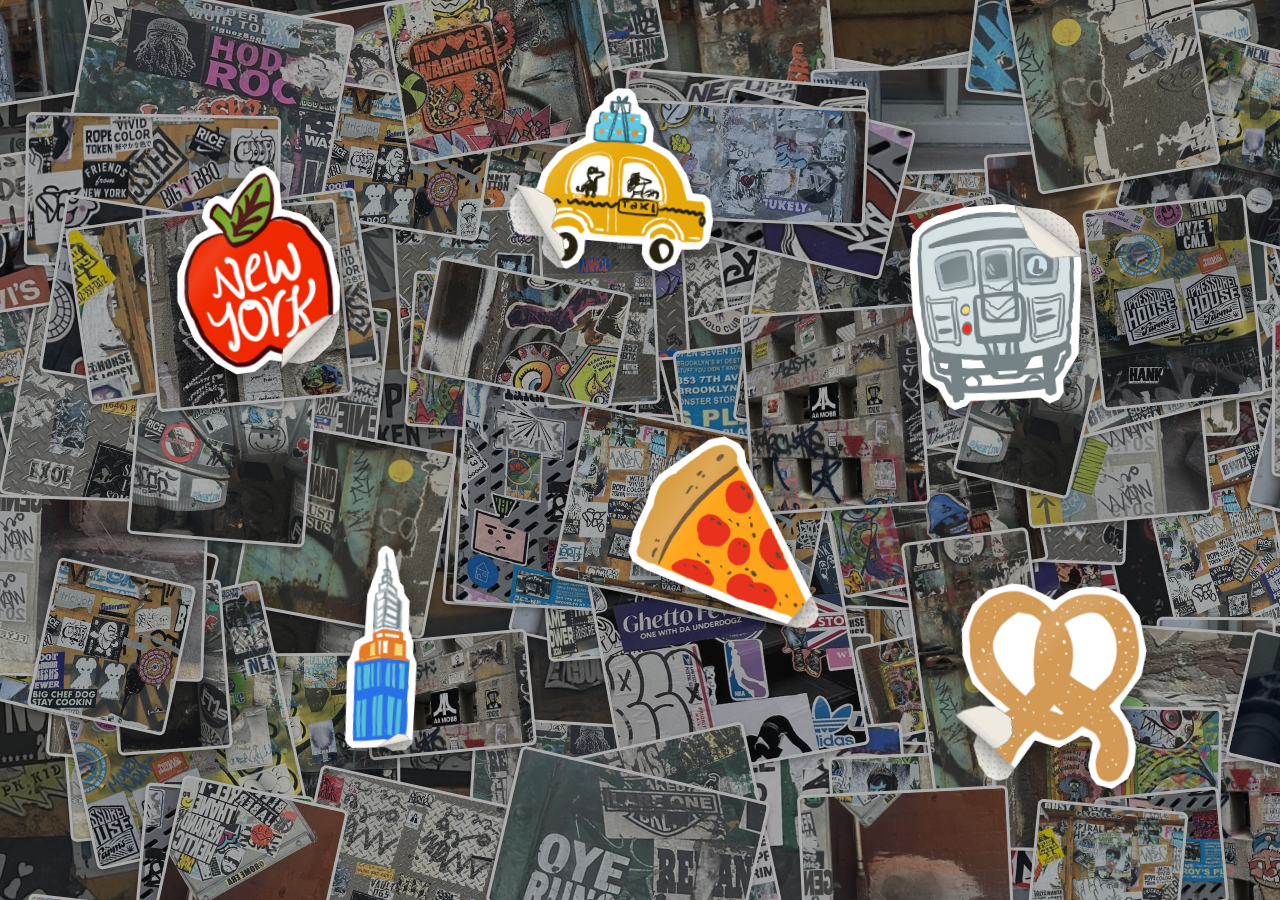
==== commit f899cf87: "Update stylesheet and script version numbers Updated version numbers for CSS and JS files and added " ====
--- a/index.html
+++ b/index.html
@@ -5,9 +5,13 @@
   <meta name="viewport" content="width=device-width, initial-scale=1.0">
   <title>The City That Speaks in Layers</title>
   <link rel="stylesheet" href="peel.css">
-  <link rel="stylesheet" href="style.css?v=19">
+  <link rel="stylesheet" href="style.css?v=21">
+  <link rel="stylesheet" href="intro.css?v=21">
 </head>
 <body>
+
+  <!-- black strip on the left, like the book spine -->
+  <div class="spine"></div>
 
   <main class="home">
 
@@ -22,7 +26,7 @@
         <a class="sticker-cell" href="stories.html" data-sticker="apple" data-corner="BOTTOM_RIGHT">
           <div class="slot">
             <div class="ghost"></div>
-            <span class="under">STORIES</span>
+            <span class="under">STORIES<em>why do we stick?</em></span>
             <div class="peel">
               <div class="peel-top"></div>
               <div class="peel-back"></div>
@@ -35,7 +39,7 @@
         <a class="sticker-cell" href="neighborhoods.html" data-sticker="taxi" data-corner="BOTTOM_LEFT">
           <div class="slot">
             <div class="ghost"></div>
-            <span class="under">NEIGHBORHOODS</span>
+            <span class="under">NEIGHBORHOODS<em>does SoHo stick like St. Marks?</em></span>
             <div class="peel">
               <div class="peel-top"></div>
               <div class="peel-back"></div>
@@ -48,7 +52,7 @@
         <a class="sticker-cell" href="collection.html" data-sticker="subway" data-corner="TOP_RIGHT">
           <div class="slot">
             <div class="ghost"></div>
-            <span class="under">COLLECTION</span>
+            <span class="under">COLLECTION<em>50 walls, one city</em></span>
             <div class="peel">
               <div class="peel-top"></div>
               <div class="peel-back"></div>
@@ -61,7 +65,7 @@
         <a class="sticker-cell" href="artistvoices.html" data-sticker="building" data-corner="BOTTOM_RIGHT">
           <div class="slot">
             <div class="ghost"></div>
-            <span class="under">ARTIST VOICE</span>
+            <span class="under">ARTIST VOICE<em>who left these here?</em></span>
             <div class="peel">
               <div class="peel-top"></div>
               <div class="peel-back"></div>
@@ -74,7 +78,7 @@
         <a class="sticker-cell" href="diy.html" data-sticker="pizza" data-corner="BOTTOM_RIGHT">
           <div class="slot">
             <div class="ghost"></div>
-            <span class="under">DIY</span>
+            <span class="under">DIY<em>what would you say?</em></span>
             <div class="peel">
               <div class="peel-top"></div>
               <div class="peel-back"></div>
@@ -87,7 +91,7 @@
         <a class="sticker-cell" href="about.html" data-sticker="pretzel" data-corner="BOTTOM_LEFT">
           <div class="slot">
             <div class="ghost"></div>
-            <span class="under">ABOUT</span>
+            <span class="under">ABOUT<em>how this started</em></span>
             <div class="peel">
               <div class="peel-top"></div>
               <div class="peel-back"></div>
@@ -100,8 +104,9 @@
 
   </main>
 
+  <script src="intro.js?v=21"></script>
   <script src="peel.js"></script>
   <script src="sticker-shapes.js"></script>
-  <script src="script.js?v=19"></script>
+  <script src="script.js?v=21"></script>
 </body>
 </html>
--- a/style.css
+++ b/style.css
@@ -1,16 +1,21 @@
+/* ---------- COLORS (from the book cover) ---------- */
 :root {
-  --paper: #F2EEE3;  
-  --sheet: #FBF9F4;  
-  --ink:   #1A1A1A;  
+  --paper: #F2EEE3;   /* background */
+  --sheet: #FBF9F4;   /* sticker sheet backing */
+  --ink:   #1A1A1A;   /* black, like the spine */
   --green: #2F5233;
   --red:   #C8102E;
   --grey:  #6B675F;
 }
 
+/* ---------- BASICS ---------- */
 * {
-  box-sizing: border-box;   
-}
-
+  box-sizing: border-box;   /* padding doesn't make boxes bigger */
+}
+
+/* peeled stickers can stick out past the screen edge: don't let that
+   make the page scroll sideways (important on phones) */
+html {
   overflow-x: clip;
 }
 
@@ -23,7 +28,7 @@
 }
 
 img {
-  max-width: 100%;         
+  max-width: 100%;          /* images never overflow their box */
   display: block;
 }
 
@@ -32,23 +37,23 @@
   text-decoration: none;
 }
 
-
+/* ---------- SPINE ---------- */
 .spine {
-  position: fixed;         
+  position: fixed;          /* stays put when you scroll */
   left: 0;
   top: 0;
   width: 18px;
-  height: 100vh;            
+  height: 100vh;            /* full screen height */
   background: var(--ink);
 }
 
 /* ---------- HEADER ---------- */
 .site-header {
   max-width: 760px;
-  margin: 0 auto;          
+  margin: 0 auto;           /* centers it */
   padding: 40px 40px 24px;
   display: flex;
-  flex-direction: column;  
+  flex-direction: column;   /* title on top, label underneath */
   align-items: center;
   gap: 12px;
   text-align: center;
@@ -74,31 +79,35 @@
 
 /* ---------- LAYOUT: stickers stuck across a real sticker wall ---------- */
 .home {
-  position: relative;      
-  min-height: 100vh;        
+  position: relative;       /* the stickers are placed inside this box */
+  min-height: 100vh;        /* full screen */
   overflow: hidden;
-  
+  /* dark layer on top of the photo so my stickers stand out */
   background:
     linear-gradient(rgba(20, 20, 20, 0.55), rgba(20, 20, 20, 0.55)),
     url("images/sticker-wall.jpg") center / cover no-repeat;
 }
 
+/* the old cream sheet is gone: the wall is the sheet now */
 .sheet,
 .sticker-grid {
   position: static;
 }
 
+/* every sticker is placed by hand on the wall */
 .sticker-cell {
   position: absolute;
   left: var(--x);
   top: var(--y);
-  translate: -50% -50%;    
-  rotate: var(--r);         
+  translate: -50% -50%;     /* center the sticker on its spot */
+  rotate: var(--r);         /* a little tilt, like a real slap */
+  display: flex;
   flex-direction: column;
   align-items: center;
   text-align: center;
 }
 
+/* where each sticker sits: x across, y down, tilt */
 .sticker-cell[data-sticker="apple"]    { --x: 20%; --y: 30%; --r: -7deg; }
 .sticker-cell[data-sticker="taxi"]     { --x: 48%; --y: 20%; --r:  5deg; }
 .sticker-cell[data-sticker="subway"]   { --x: 78%; --y: 34%; --r: -3deg; }
@@ -111,18 +120,20 @@
    https://github.com/andrewplummer/peel-js */
 
 .sticker-cell {
-  height: 170px;                   
+  height: 170px;                   /* every cell the same height */
   justify-content: center;
   -webkit-tap-highlight-color: transparent;
   animation: slap 450ms cubic-bezier(.2, 1.4, .4, 1) both;
 }
 
+/* sticker drops onto the sheet with a little bounce */
 @keyframes slap {
   0%   { opacity: 0; transform: scale(1.5) rotate(-8deg); }
   60%  { opacity: 1; }
   100% { opacity: 1; transform: scale(1) rotate(0); }
 }
 
+/* the spot on the sheet where a sticker sits */
 .slot {
   position: relative;
 }
@@ -131,24 +142,27 @@
   position: relative;
   z-index: 2;
   cursor: grab;
-  filter: drop-shadow(0 6px 10px rgba(0, 0, 0, 0.45));  
-}
-
+  filter: drop-shadow(0 6px 10px rgba(0, 0, 0, 0.45));   /* lifts it off the wall */
+}
+
+/* sticky ghost mark: the glue left on the sheet, same shape as the sticker */
 .ghost {
   position: absolute;
   inset: 0;
   z-index: 0;
-  background-color: rgba(251, 249, 244, 0.88);   
+  background-color: rgba(251, 249, 244, 0.88);   /* torn paper left on the wall */
   background-image: radial-gradient(rgba(26, 26, 26, 0.12) 1px, transparent 1.4px);
-  background-size: 6px 6px;      
-}
-
+  background-size: 6px 6px;      /* little dots, like dried glue */
+}
+
+/* thrown: the sticker flies off spinning */
 .sticker-cell .peel.tumbling {
   transform: translate(var(--tx), var(--ty)) rotate(var(--spin));
   opacity: 0;
   transition: transform 550ms cubic-bezier(.3, .1, .6, 1), opacity 550ms ease-in;
 }
 
+/* demo: the sticker pops back on */
 .sticker-cell .peel.pop {
   animation: slap 450ms cubic-bezier(.2, 1.4, .4, 1) both;
 }
@@ -157,19 +171,23 @@
   cursor: grabbing;
 }
 
+/* front: the drawing */
 .sticker-cell .peel-top {
   background-color: transparent;
   background-size: 100% 100%;
 }
 
+/* back of the sticker paper */
 .sticker-cell .peel-back {
   background-color: #EFEAE0;
 }
 
+/* what's under the sticker: see-through, so the page name shows */
 .sticker-cell .peel-bottom {
   background-color: transparent;
 }
 
+/* the page name hidden under each sticker */
 .sticker-cell .under {
   position: absolute;
   top: 50%;
@@ -182,7 +200,7 @@
   font-weight: 700;
   letter-spacing: 0.06em;
   color: var(--red);
-  opacity: 0;                      
+  opacity: 0;                      /* JavaScript fades it in as you peel */
   pointer-events: none;
 }
 
@@ -205,11 +223,11 @@
 /* "back to the sheet" link, bottom center */
 .back-link {
   display: block;
-  width: fit-content;       
-  margin: 0 auto 48px;      
+  width: fit-content;       /* only as wide as the text */
+  margin: 0 auto 48px;      /* auto = centered left-right */
   padding: 10px 18px;
   border: 1.5px solid var(--ink);
-  border-radius: 999px;    
+  border-radius: 999px;     /* pill shape */
 }
 
 .back-link:hover {
@@ -217,12 +235,14 @@
   border-color: var(--red);
 }
 
+/* centered column for the page */
 .page {
   max-width: 680px;
   margin: 0 auto;
   padding: 48px 40px 80px;
 }
 
+/* page title */
 .page-header h1 {
   margin: 8px 0 0;
   font-size: 64px;
@@ -230,10 +250,12 @@
   line-height: 0.95;
 }
 
+/* space between sections */
 .page-section {
   margin-top: 48px;
 }
 
+/* small section headings: THE PROJECT, WHERE... */
 .page-section h2 {
   margin: 0 0 14px;
   font-size: 18px;
@@ -241,18 +263,21 @@
   letter-spacing: 0.04em;
 }
 
+/* normal paragraphs */
 .page-section p {
   margin: 0;
   font-size: 17px;
   line-height: 1.55;
 }
 
+/* the big opening sentence */
 .page-section .lead {
   font-size: 24px;
   line-height: 1.4;
   font-weight: 500;
 }
 
+/* "What's on the sheet" table: sticker -> page */
 .swap-table p {
   display: grid;
   grid-template-columns: 110px 40px 1fr;
@@ -268,10 +293,10 @@
 /* ---------- PHONES (inner pages) ---------- */
 @media (max-width: 800px) {
   .page {
-    padding: 20px 20px 60px 34px;   
+    padding: 20px 20px 60px 34px;   /* extra left space for the spine */
   }
   .page-header h1 {
-    font-size: 9vw;                 
+    font-size: 9vw;                  /* shrinks with the screen so long titles fit */
   }
   .page-section .lead {
     font-size: 20px;
@@ -283,7 +308,7 @@
 /* one artist: picture on the left, text on the right */
 .artist {
   display: grid;
-  grid-template-columns: 1fr 1fr;
+  grid-template-columns: minmax(0, 1fr) minmax(0, 1fr);   /* always two equal halves */
   gap: 32px;
   align-items: start;
   margin-top: 48px;
@@ -291,19 +316,23 @@
   border-top: 2px solid var(--ink);
 }
 
+/* picture space: shows a grey box until the image is added */
 .artist-photo {
   margin: 0;
 }
 
 .artist-photo img {
   width: 100%;
-  aspect-ratio: 4 / 5;             
-  object-fit: cover;               
-  background: #E1DCCF;            
+  aspect-ratio: 4 / 5;             /* portrait-shaped box */
+  object-fit: cover;               /* photo fills the box without stretching */
+  background: #E1DCCF;             /* grey placeholder when there's no image yet */
   border-radius: 14px;
   margin-bottom: 8px;
 }
 
+/* every artist name: exactly the same size, on one line.
+   works for h1, h2, h3... and anything inside them (b, span, font).
+   !important wins over any other size, even one typed in the HTML. */
 .artist :is(h1, h2, h3, h4, h5, h6),
 .artist :is(h1, h2, h3, h4, h5, h6) * {
   margin: 6px 0 14px !important;
@@ -313,10 +342,9 @@
   line-height: 1 !important;
   letter-spacing: 0 !important;
   text-transform: uppercase !important;
-  white-space: nowrap;
 }
 .artist :is(h1, h2, h3, h4, h5, h6) * {
-  margin: 0 !important;              
+  margin: 0 !important;               /* no extra space for the inside parts */
 }
 
 .artist-text p {
@@ -326,7 +354,7 @@
 }
 
 .artist-text .small-label {
-  font-size: 12px;                 
+  font-size: 12px;                 /* keep "ARTIST 01" small */
 }
 
 /* phones: picture on top, text underneath */
@@ -348,6 +376,7 @@
   max-width: 1040px;
 }
 
+/* map on the left, card on the right, same height */
 .hood-layout {
   display: grid;
   grid-template-columns: 1.3fr 1fr;
@@ -362,9 +391,10 @@
   gap: 14px;
 }
 
+/* names under the map */
 .hood-names {
   display: grid;
-  grid-template-columns: repeat(5, 1fr);  
+  grid-template-columns: repeat(5, 1fr);   /* 5 equal buttons in one row */
   gap: 6px;
 }
 
@@ -400,6 +430,7 @@
   color: #ffffff;
 }
 
+/* the card sits on a paper panel, like the sticker sheet */
 .hood-cards {
   padding: 22px;
   background: var(--sheet);
@@ -407,6 +438,7 @@
   box-shadow: 0 18px 40px rgba(0, 0, 0, 0.12);
 }
 
+/* the map: pins are placed on top of it */
 .map {
   position: relative;
   border-radius: 18px;
@@ -414,6 +446,7 @@
   box-shadow: 0 18px 40px rgba(0, 0, 0, 0.12);
 }
 
+/* the map keeps its shape even before it loads, so pins never pile up */
 .map-art {
   display: block;
   width: 100%;
@@ -422,12 +455,13 @@
   object-fit: cover;
 }
 
+/* a pin = a small round sticker */
 .pin {
   position: absolute;
   width: 42px;
   height: 42px;
-  margin: -21px 0 0 -21px;         
-  border: 4px solid #ffffff;       
+  margin: -21px 0 0 -21px;         /* so left/top point to the pin's center */
+  border: 4px solid #ffffff;       /* white sticker edge */
   border-radius: 50%;
   background: var(--green);
   color: #ffffff;
@@ -440,16 +474,19 @@
   transition: transform 200ms ease, box-shadow 200ms ease, background 200ms ease;
 }
 
+/* hover: the sticker lifts up a little */
 .pin:hover {
   transform: rotate(4deg) translateY(-4px) scale(1.1);
   box-shadow: 0 8px 14px rgba(0, 0, 0, 0.25);
 }
 
+/* the pin you clicked */
 .pin.active {
   background: var(--red);
   transform: scale(1.15);
 }
 
+/* cards: all hidden, except the one with class "show" */
 .hood {
   display: none;
 }
@@ -474,7 +511,8 @@
   margin: 0 0 14px;
   overflow: hidden;
   border-radius: 14px;
-  background: #E1DCCF;              
+  background: #E1DCCF;              /* grey until the photo loads */
+}
 
 /* ANY photo in a neighborhood card fills the same 4:3 frame.
    tall or wide, the extra is cropped. !important beats
@@ -491,6 +529,7 @@
   margin-bottom: 14px;
 }
 
+/* inside a frame, the photo fills the frame exactly */
 .hood-photo img,
 .hood figure img {
   position: absolute;
@@ -518,10 +557,12 @@
   font-size: 12px;
 }
 
+/* the short line under the name */
 .hood .hood-lead {
   font-weight: 700;
 }
 
+/* the longer text under it */
 .hood .hood-body {
   margin-top: 10px;
   font-size: 15px;
@@ -529,6 +570,7 @@
   color: #3a3833;
 }
 
+/* little tags under the sentence */
 .tags {
   display: flex;
   flex-wrap: wrap;
@@ -544,6 +586,7 @@
   font-size: 12px;
 }
 
+/* phones: map on top, card underneath */
 @media (max-width: 800px) {
   .hood-layout {
     grid-template-columns: 1fr;
@@ -601,6 +644,7 @@
   color: #ffffff;
 }
 
+/* only one chapter shows at a time */
 .chapter {
   display: none;
 }
@@ -617,6 +661,7 @@
   color: var(--grey);
 }
 
+/* the stack on the left, the text on the right */
 .chapter-layout {
   display: grid;
   grid-template-columns: 340px 1fr;
@@ -662,7 +707,7 @@
 
 .story-title {
   margin: 0;
-  padding-right: 70px;            
+  padding-right: 70px;            /* keep clear of the big number */
   font-family: "Courier New", monospace;
   font-size: 14px;
   font-weight: 700;
@@ -678,6 +723,7 @@
   letter-spacing: -0.01em;
 }
 
+/* big faint number in the corner */
 .story-num {
   position: absolute;
   top: 14px;
@@ -688,24 +734,28 @@
   opacity: 0.15;
 }
 
+/* back of the sticker paper */
 .story .peel-back {
   background-color: #F6F3EC;
 }
 
+/* a sticker lying flat: its back is hidden */
 .story.flat .peel-back-outer-clip {
   visibility: hidden;
 }
 
+/* see-through underneath, so the next layer shows */
 .story .peel-bottom {
   background-color: transparent;
 }
 
-.layer-c1a { background-color: #58212F; color: #ffffff; }   
-.layer-c1b { background-color: #9A7610; color: #ffffff; }  
-.layer-c2a { background-color: #123B4A; color: #ffffff; }   
-.layer-c2b { background-color: #C9572D; color: #ffffff; }   
-.layer-c3a { background-color: #879F88; color: #1A1A1A; }   
-.layer-c3b { background-color: #F04B3A; color: #ffffff; }   
+/* chapter colors for the story layers */
+.layer-c1a { background-color: #58212F; color: #ffffff; }   /* Windsor Wine */
+.layer-c1b { background-color: #9A7610; color: #ffffff; }   /* Dried Tobacco */
+.layer-c2a { background-color: #123B4A; color: #ffffff; }   /* Poseidon */
+.layer-c2b { background-color: #C9572D; color: #ffffff; }   /* Pureed Pumpkin */
+.layer-c3a { background-color: #879F88; color: #1A1A1A; }   /* Basil (dark text reads better) */
+.layer-c3b { background-color: #F04B3A; color: #ffffff; }   /* Cherry Tomato */
 
 .layer-c1a .small-label, .layer-c1b .small-label,
 .layer-c2a .small-label, .layer-c2b .small-label,
@@ -767,6 +817,7 @@
   border-color: var(--red);
 }
 
+/* the text of the sticker on top */
 .story-reader {
   padding-top: 8px;
 }
@@ -780,6 +831,7 @@
   to   { opacity: 1; transform: translateY(0); }
 }
 
+/* label and title are on the sticker, so they're hidden beside it */
 .reader-label:empty,
 .reader-title:empty {
   display: none;
@@ -873,6 +925,7 @@
   color: #ffffff;
 }
 
+/* the album page: cream paper, like the sticker sheet */
 .album {
   display: grid;
   grid-template-columns: repeat(3, 1fr);
@@ -883,6 +936,7 @@
   box-shadow: 0 18px 40px rgba(0, 0, 0, 0.12);
 }
 
+/* one photo, stuck on like a sticker with a white edge */
 .item {
   display: block;
   padding: 8px;
@@ -891,7 +945,7 @@
   background: #ffffff;
   box-shadow: 0 3px 8px rgba(0, 0, 0, 0.15);
   cursor: pointer;
-  opacity: 0;                                  
+  opacity: 0;                                  /* hidden until it's slapped on */
   transform: rotate(var(--tilt)) scale(1.3);
   transition: transform 200ms ease, box-shadow 200ms ease;
 }
@@ -900,6 +954,7 @@
   display: none;
 }
 
+/* slapped on when you scroll to it */
 .item.stuck {
   opacity: 1;
   transform: rotate(var(--tilt));
@@ -911,6 +966,7 @@
   to   { opacity: 1; transform: rotate(var(--tilt)) scale(1); }
 }
 
+/* hover: it lifts off the page a little */
 .item.stuck:hover {
   transform: rotate(0deg) translateY(-6px) scale(1.03);
   box-shadow: 0 14px 24px rgba(0, 0, 0, 0.2);
@@ -1059,6 +1115,7 @@
   }
 }
 
+/* ===================== DIY PAGE (make your own sticker) ===================== */
 
 .speech-intro {
   max-width: 640px;
@@ -1075,6 +1132,7 @@
   align-items: start;
 }
 
+/* the sticker maker panel */
 .maker {
   display: flex;
   flex-direction: column;
@@ -1179,6 +1237,7 @@
   text-decoration: underline;
 }
 
+/* the wall: one of your photos, darkened a little (set by diy.js) */
 .wall {
   position: relative;
   min-height: 520px;
@@ -1190,10 +1249,12 @@
   box-shadow: 0 18px 40px rgba(0, 0, 0, 0.12);
 }
 
+/* blank wall option: plain painted concrete */
 .wall.plain {
   background-color: #CFC8B8;
 }
 
+/* wall picker: little photo buttons */
 .wall-picker {
   display: flex;
   align-items: center;
@@ -1257,11 +1318,13 @@
   color: #ffffff;
 }
 
+/* every sticker on the wall can be moved */
 .wall .speech-sticker {
   cursor: grab;
   touch-action: none;
 }
 
+/* selected sticker: dashed outline + delete / download buttons */
 .wall .speech-sticker.selected {
   outline: 2px dashed #ffffff;
   outline-offset: 6px;
@@ -1276,6 +1339,7 @@
   gap: 4px;
 }
 
+/* the × and ⬇ buttons show when you hover a sticker (or tap it on a phone) */
 .speech-sticker.selected .sticker-tools,
 .wall .speech-sticker:hover .sticker-tools {
   display: flex;
@@ -1302,12 +1366,14 @@
   background: var(--red);
 }
 
+/* deleted: peels up and fades */
 .speech-sticker.peeling {
   transition: transform 300ms ease-in, opacity 300ms ease-in;
   transform: rotate(calc(var(--tilt) + 20deg)) translateY(-30px) scale(0.8);
   opacity: 0;
 }
 
+/* a sticker (made by you or an example) */
 .speech-sticker {
   position: absolute;
   display: flex;
@@ -1315,7 +1381,7 @@
   justify-content: center;
   max-width: 200px;
   padding: 12px 16px;
-  border: 4px solid #ffffff;          
+  border: 4px solid #ffffff;           /* white die-cut edge */
   font-family: Arial, Helvetica, sans-serif;
   font-size: 16px;
   font-weight: 900;
@@ -1327,10 +1393,12 @@
   user-select: none;
 }
 
+/* shapes */
 .speech-sticker.label  { border-radius: 8px; }
 .speech-sticker.circle { width: 120px; height: 120px; padding: 14px; border-radius: 50%; }
 .speech-sticker.bubble { border-radius: 26px 26px 26px 4px; }
 
+/* colors */
 .speech-sticker.red    { background: var(--red);   color: #ffffff; }
 .speech-sticker.green  { background: var(--green); color: #ffffff; }
 .speech-sticker.yellow { background: #F2C230;      color: var(--ink); }
@@ -1343,6 +1411,7 @@
   box-shadow: 0 14px 22px rgba(0, 0, 0, 0.35);
 }
 
+/* slapped onto the wall with a bounce */
 .speech-sticker.slapped {
   animation: slap-sticker 450ms cubic-bezier(.2, 1.4, .4, 1);
 }
@@ -1352,6 +1421,7 @@
   to   { opacity: 1; transform: rotate(var(--tilt)) scale(1); }
 }
 
+/* phones: maker on top, wall underneath */
 @media (max-width: 800px) {
   .speech {
     grid-template-columns: 1fr;
@@ -1380,6 +1450,7 @@
   }
 }
 
+/* About page: credits line */
 .page-section .credits {
   font-size: 14px;
   color: var(--grey);
--- a/intro.css
+++ b/intro.css
@@ -0,0 +1,26 @@
+/* ---------- INTRO: the wall builds itself, layer by layer ---------- */
+.home.building { background: #F2EEE3; }          /* start: blank page of the book */
+.home .scraps { position: absolute; inset: 0; overflow: hidden; }
+.scrap {
+  position: absolute;
+  background-size: cover;
+  border: 3px solid #fff;
+  border-radius: 6px;
+  box-shadow: 0 3px 6px rgba(0,0,0,.3);
+  opacity: 0;
+  animation: scrap-slap 260ms cubic-bezier(.2,1.5,.4,1) forwards;
+}
+@keyframes scrap-slap {
+  from { opacity: 0; transform: scale(1.6) rotate(var(--r)); }
+  to   { opacity: 1; transform: scale(1) rotate(var(--r)); }
+}
+/* once the wall is full, it darkens a bit so my stickers pop */
+.home .shade { position: absolute; inset: 0; background: rgba(20,20,20,0); transition: background 600ms; }
+.home.built .shade { background: rgba(20,20,20,.35); }
+.sticker-cell { z-index: 2; }
+/* my stickers wait until the wall is done */
+.home.building .sticker-cell { animation-play-state: paused; opacity: 0; }
+
+/* hook line under each sticker */
+.sticker-cell .under { text-align: center; line-height: 1.3; background: #FBF9F4; padding: 6px 10px; border-radius: 6px; }
+.sticker-cell .under em { display: block; font-family: Georgia, serif; font-weight: 400; font-size: 13px; letter-spacing: 0; color: #1A1A1A; }
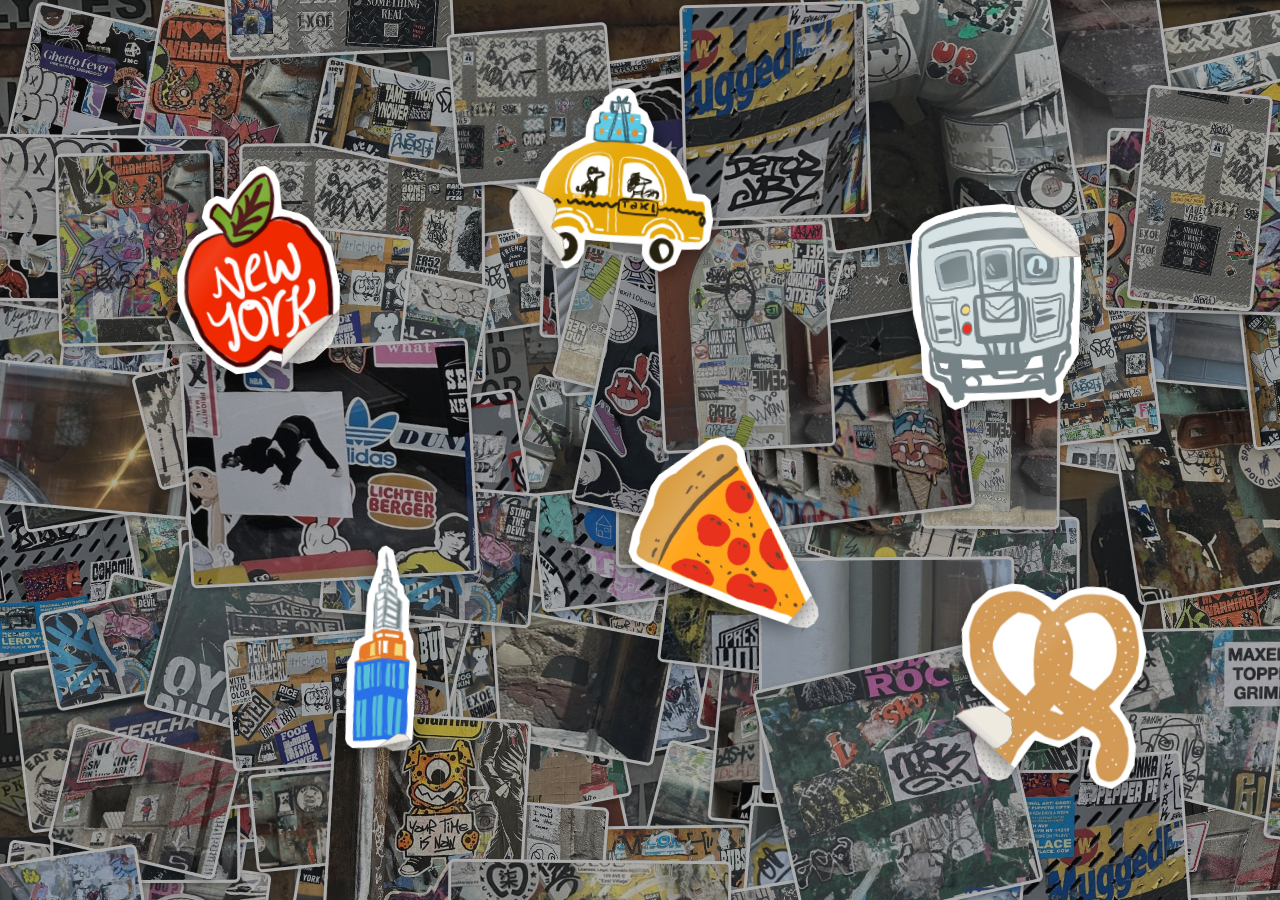
==== commit 814e6294: "Update stylesheet and script version numbers Updated version parameters for CSS and JS files to v27." ====
--- a/index.html
+++ b/index.html
@@ -5,8 +5,8 @@
   <meta name="viewport" content="width=device-width, initial-scale=1.0">
   <title>The City That Speaks in Layers</title>
   <link rel="stylesheet" href="peel.css">
-  <link rel="stylesheet" href="style.css?v=21">
-  <link rel="stylesheet" href="intro.css?v=21">
+  <link rel="stylesheet" href="style.css?v=27">
+  <link rel="stylesheet" href="intro.css?v=27">
 </head>
 <body>
 
@@ -26,7 +26,7 @@
         <a class="sticker-cell" href="stories.html" data-sticker="apple" data-corner="BOTTOM_RIGHT">
           <div class="slot">
             <div class="ghost"></div>
-            <span class="under">STORIES<em>why do we stick?</em></span>
+            <span class="under">STORIES</span>
             <div class="peel">
               <div class="peel-top"></div>
               <div class="peel-back"></div>
@@ -39,7 +39,7 @@
         <a class="sticker-cell" href="neighborhoods.html" data-sticker="taxi" data-corner="BOTTOM_LEFT">
           <div class="slot">
             <div class="ghost"></div>
-            <span class="under">NEIGHBORHOODS<em>does SoHo stick like St. Marks?</em></span>
+            <span class="under">NEIGHBORHOODS</span>
             <div class="peel">
               <div class="peel-top"></div>
               <div class="peel-back"></div>
@@ -52,7 +52,7 @@
         <a class="sticker-cell" href="collection.html" data-sticker="subway" data-corner="TOP_RIGHT">
           <div class="slot">
             <div class="ghost"></div>
-            <span class="under">COLLECTION<em>50 walls, one city</em></span>
+            <span class="under">COLLECTION</span>
             <div class="peel">
               <div class="peel-top"></div>
               <div class="peel-back"></div>
@@ -65,7 +65,7 @@
         <a class="sticker-cell" href="artistvoices.html" data-sticker="building" data-corner="BOTTOM_RIGHT">
           <div class="slot">
             <div class="ghost"></div>
-            <span class="under">ARTIST VOICE<em>who left these here?</em></span>
+            <span class="under">ARTIST VOICE</span>
             <div class="peel">
               <div class="peel-top"></div>
               <div class="peel-back"></div>
@@ -78,7 +78,7 @@
         <a class="sticker-cell" href="diy.html" data-sticker="pizza" data-corner="BOTTOM_RIGHT">
           <div class="slot">
             <div class="ghost"></div>
-            <span class="under">DIY<em>what would you say?</em></span>
+            <span class="under">DIY</span>
             <div class="peel">
               <div class="peel-top"></div>
               <div class="peel-back"></div>
@@ -91,7 +91,7 @@
         <a class="sticker-cell" href="about.html" data-sticker="pretzel" data-corner="BOTTOM_LEFT">
           <div class="slot">
             <div class="ghost"></div>
-            <span class="under">ABOUT<em>how this started</em></span>
+            <span class="under">ABOUT</span>
             <div class="peel">
               <div class="peel-top"></div>
               <div class="peel-back"></div>
@@ -104,9 +104,9 @@
 
   </main>
 
-  <script src="intro.js?v=21"></script>
+  <script src="intro.js?v=27"></script>
   <script src="peel.js"></script>
   <script src="sticker-shapes.js"></script>
-  <script src="script.js?v=21"></script>
+  <script src="script.js?v=27"></script>
 </body>
 </html>
